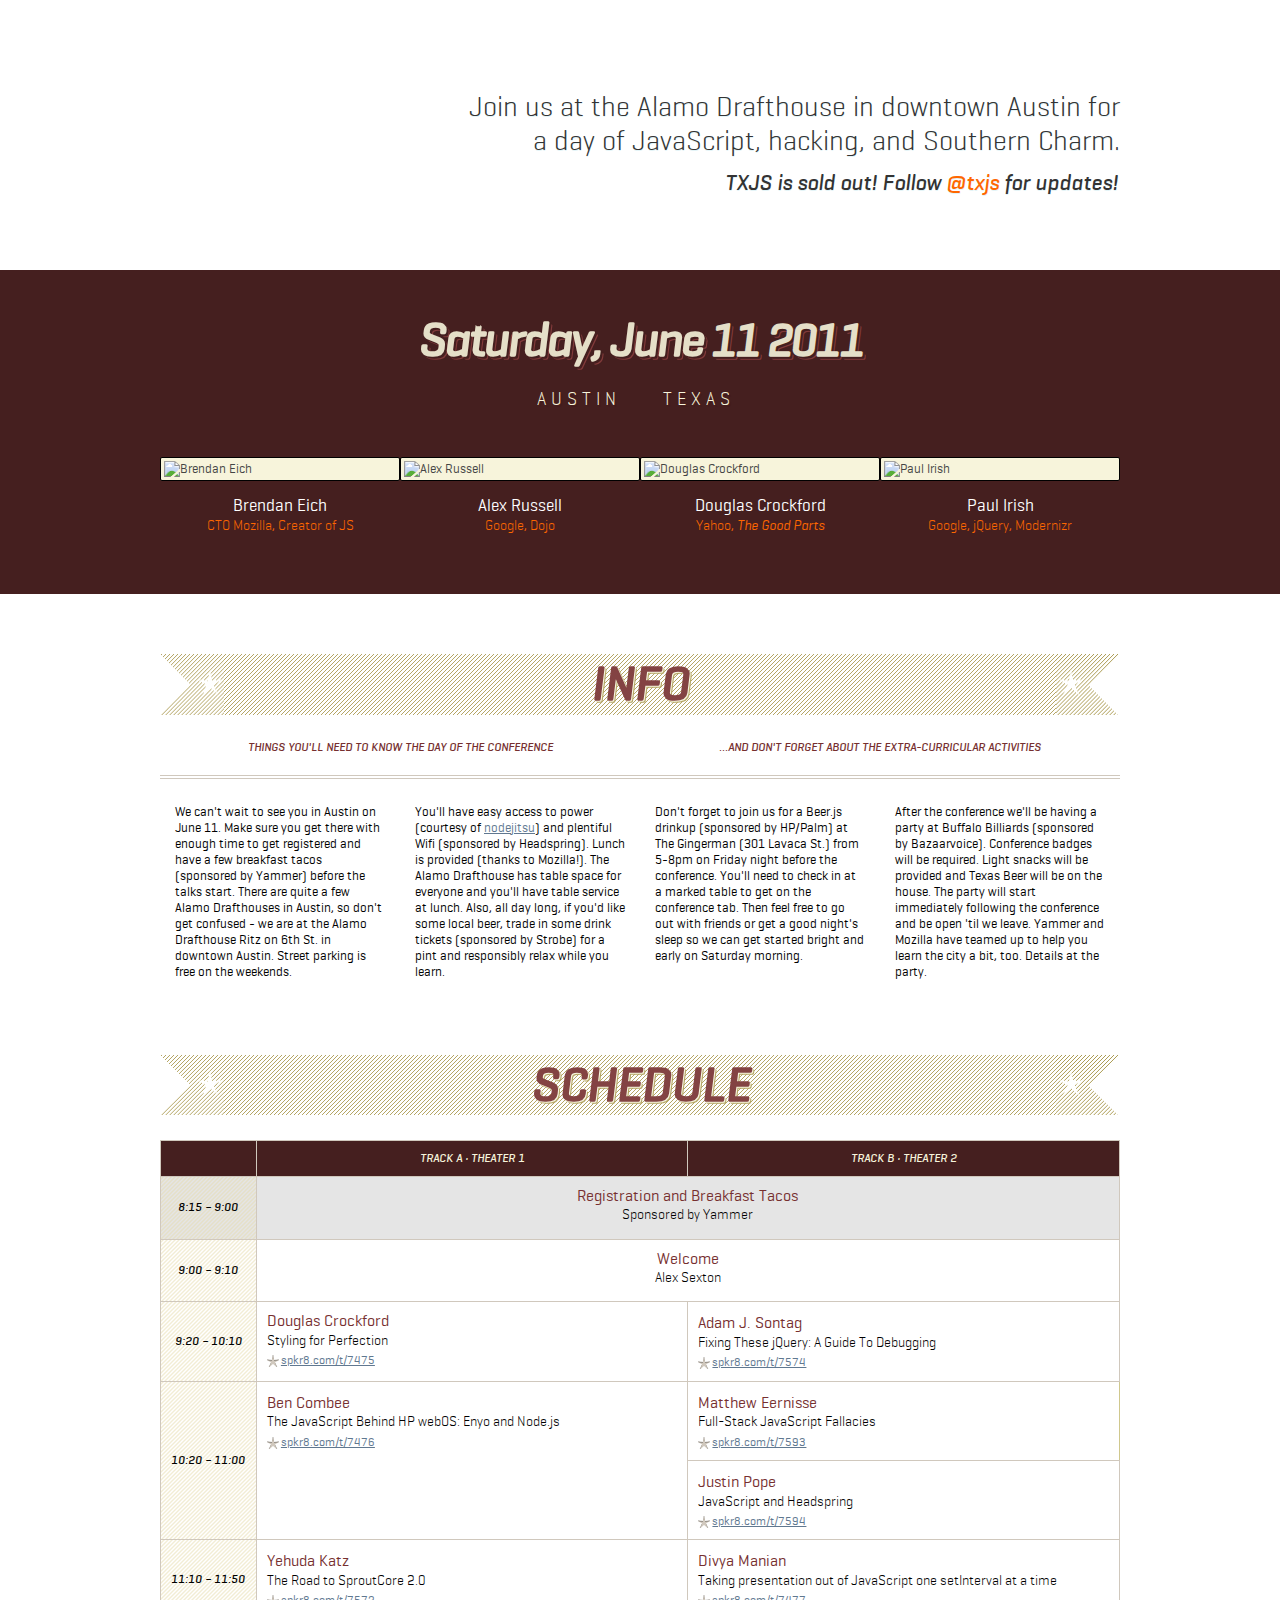
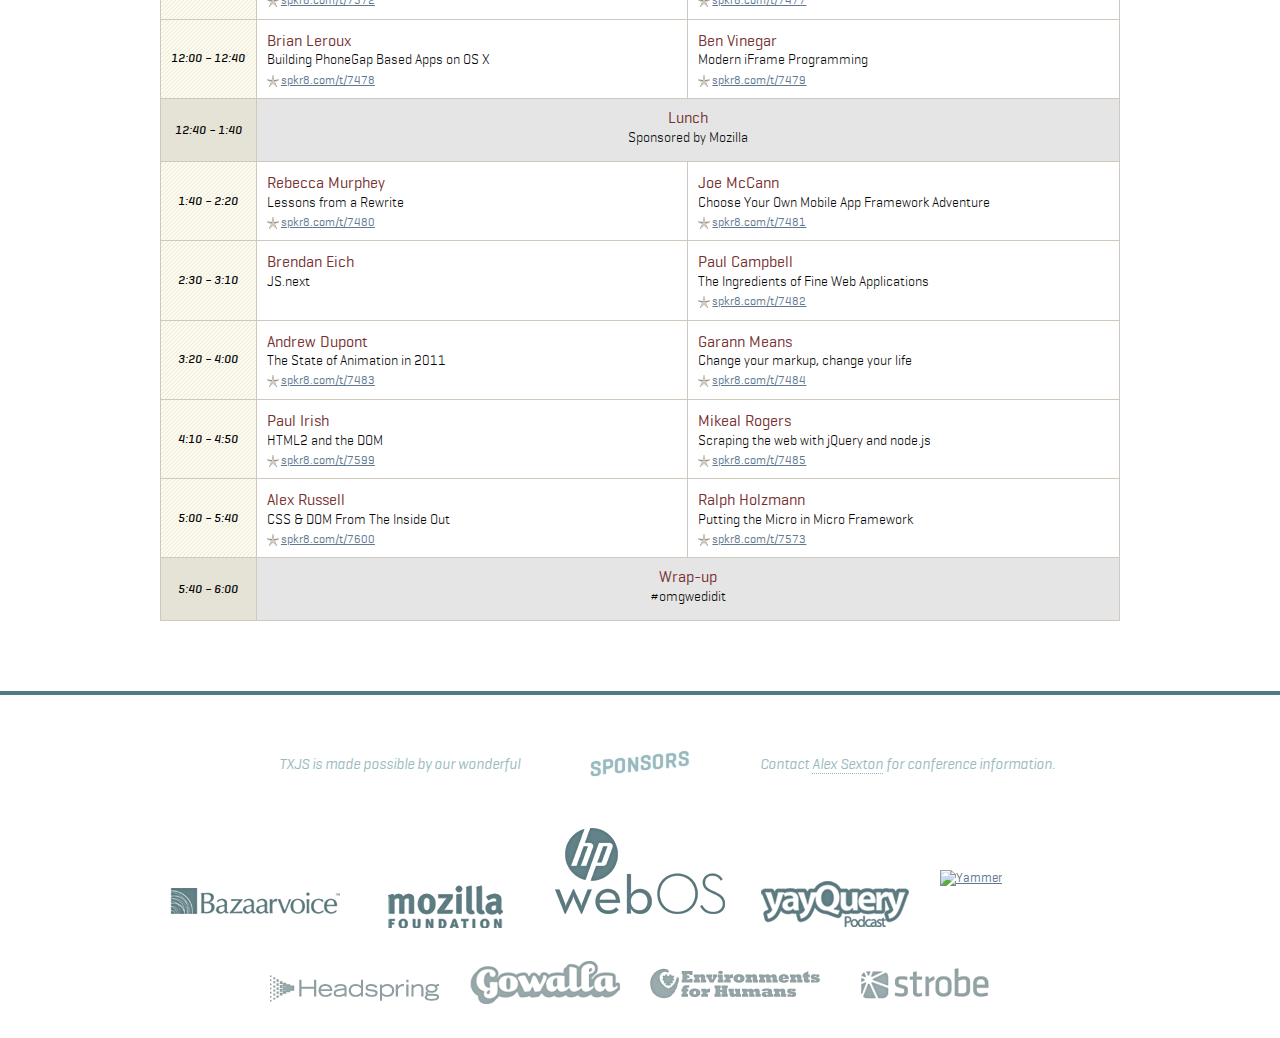
==== index.html @ 4621509b "dns prefetch" ====
<!doctype html>  
<!--[if lt IE 7 ]> <html class="no-js ie6"> <![endif]-->
<!--[if IE 7 ]>    <html class="no-js ie7"> <![endif]-->
<!--[if IE 8 ]>    <html class="no-js ie8"> <![endif]-->
<!--[if (gte IE 9)|!(IE)]><!--> <html class="no-js"> <!--<![endif]-->
<head>
  <meta charset="utf-8">
  <meta http-equiv="X-UA-Compatible" content="IE=edge,chrome=1">
  <title>TXJS - Texas JavaScript Conference | June 11, 2011</title>
  <meta name="description" content="TXJS is a full-day conference in Austin, Texas featuring some of the best minds in JavaScript. In 2011, the conference will be held at the Alamo Drafthouse Ritz on June 11th.">
  <link rel="dns-prefetch" href="//ajax.googleapis.com">
  <link rel="dns-prefetch" href="//cdn.yayquery.com">
  <link rel="dns-prefetch" href="//ajax.googleapis.com">
  <link rel="dns-prefetch" href="//platform.twitter.com">
  <link rel="dns-prefetch" href="//www.google-analytics.com">
  <link rel="dns-prefetch" href="//wcjroknvsy.cdn.tinycdn.com">
  <link rel="dns-prefetch" href="//anywhere.platform.twitter.com">
  <link rel="dns-prefetch" href="//api.twitter.com">
  <link rel="dns-prefetch" href="//twitter-any.s3.amazonaws.com">
  <link rel="dns-prefetch" href="//twitter.com">  
  <meta name="author" content="Alex Sexton, yayQuery">
  <link rel="shortcut icon" href="/favicon.ico">
  <link rel="apple-touch-icon" href="http://cdn.yayquery.com/apple-touch-icon.png">
  <link rel="stylesheet" href="/css/style.css?v=8">
  <script src="/js/libs/mod17.min.js"></script>
</head>
<body lang="en">
  <nav style="display:none;">
    <ul>
      <li><a href="#home">Home</a></li>
      <li><a href="#description">Description</a></li>
      <li><a href="#date">Date</a></li>
      <li><a href="#location">Location</a></li>
      <li><a href="#speakers">Speakers</a></li>
      <li><a href="#spnsrs">Sponsors</a></li>
    </ul>
  </nav>
  <div id="site-container">
    <header class="top">
      <div class="top">
        <nav id="follow-nav">
          <ul>
            <li><a href="#info" data-coid="#info">Info</a></li>
            <li><a href="#schedule" data-coid="#schedule">Schedule</a></li>
            <li><a href="#spnsrs" data-coid="#spnsrs">Sponsors</a></li>
          </ul>
        </nav>
        <div class="site-width">
          <h1 id="home"><a class="pngfix" href="#" title="TXJS - Texas JavaScript Conference">TXJS</a></h1>
          <h5 id="presby"><a href="http://www.bazaarvoice.com/about/jobs">Presented by Bazaarvoice</a></h5>
          <div id="description" class="right">
            <h3>Join us at the Alamo Drafthouse in downtown Austin for<br /> a day of
              JavaScript, hacking, and Southern Charm.</h3>
            <h4>TXJS is sold out! Follow <a href="http://twitter.com/txjs">@txjs</a> for updates!</h4>
          </div>
        </div>
      </div>
      <div class="sun pngfix"></div>
    </header>
    <section id="banner">
      <div class="site-width">
        <h2 id="date"><time datetime="2011-06-11">Saturday, June <span class="caps">11 2011</span></time></h2>
        <div id="location" class="adr pngfix">
          <div class="street-address">320 E 6th St</div>
          <span class="locality">Austin</span>
          <span class="region">Texas</span>
          <span class="postal-code">78701</span>
          <div class="country-name">U.S.A.</div>
        </div>
	      <span id="before-list" class="outer-shout">come see</span>
	      <ul class="site-width clearfix">
	        <li>
	          <img src="http://cdn.yayquery.com/txjs/images/speakers/photo_speaker_eich.jpg" alt="Brendan Eich" />
	          <span class="speaker-name">Brendan Eich</span>
	          <span class="speaker-description">CTO Mozilla, Creator of JS</span>
	        </li>
	        <li>
	          <img src="http://cdn.yayquery.com/txjs/images/speakers/photo_speaker_russell.jpg" alt="Alex Russell" />
	          <span class="speaker-name">Alex Russell</span>
	          <span class="speaker-description">Google, Dojo</span>
	        </li>
	        <li>
	          <img src="http://cdn.yayquery.com/txjs/images/speakers/photo_speaker_crock.jpg" alt="Douglas Crockford" />
	          <span class="speaker-name">Douglas Crockford</span>
	          <span class="speaker-description">Yahoo, <em>The Good Parts</em></span>
	        </li>
	        <li>
	          <img src="http://cdn.yayquery.com/txjs/images/speakers/photo_speaker_irish.jpg" alt="Paul Irish" />
	          <span class="speaker-name">Paul Irish</span>
	          <span class="speaker-description">Google, jQuery, Modernizr</span>
	        </li>
	      </ul>
      </div>
      <div class="banner-divider">
        <div class="point pngfix"></div>
      </div>
    </section>
    <section id="info-content" class="content">
    	<section id="info">
	    	<header> 
			    <h2 class="code"><span>Info</span></h2> 
			</header>
			<h3>Things you'll need to know the day of the conference</h3>
			<h3>...and don't forget about the extra-curricular activities</h3>
          <p>We can't wait to see you in Austin on June 11. Make sure you get there with enough time to 
          get registered and have a few breakfast tacos (sponsored by Yammer) before the talks start. There 
          are quite a few Alamo Drafthouses in Austin, so don't get confused - we are at the Alamo Drafthouse 
          Ritz on 6th St. in downtown Austin. Street parking is free on the weekends.</p>

          <p>You'll have easy access to power (courtesy of <a href="http://nodejitsu.com/">nodejitsu</a>) and plentiful Wifi (sponsored by Headspring). Lunch is provided (thanks to Mozilla!). The Alamo Drafthouse has table space for 
          everyone and you'll have table service at lunch. Also, all day long, if you'd like some local beer, 
          trade in some drink tickets (sponsored by Strobe) for a pint and responsibly relax while you learn.</p>

          <p>Don't forget to join us for a Beer.js drinkup (sponsored by HP/Palm) at The Gingerman 
          (301 Lavaca St.) from 5-8pm on Friday night before the conference. You'll need to check in at a marked 
          table to get on the conference tab. Then feel free to go out with friends or get a good night's sleep 
          so we can get started bright and early on Saturday morning.</p>

          <p>After the conference we'll be having a party at Buffalo Billiards (sponsored by Bazaarvoice). 
          Conference badges will be required. Light snacks will be provided and Texas Beer will be on 
          the house. The party will start immediately following the conference and be open 'til we <!-- thnx garann -->
          leave. Yammer and Mozilla have teamed up to help you learn the city a bit, too. Details at the party.</p>  
        </section>
      <span id="after-list" class="outer-shout">and more</span>
      <section id="schedule">
      	<header> 
		    <h2 class="code"><span>Schedule</span></h2> 
		    <!-- <p>Be sure to rate the talks on <a href="">SpeakerRate</a>!</p> --> 
		</header> 
    <table> 
      <thead> 
        <tr> 
          <th scope="col" class="col-time">&nbsp;</th> 
          <th scope="col" class="col-track">
          	<span>Track A</span> &bull; <span>Theater 1</span>
          </th> 
          <th scope="col" class="col-track">
          	<span>Track B</span> &bull; <span>Theater 2</span>
          </th> 
        </tr> 
      </thead> 
      <tbody> 
        <tr class="two-col-row"> 
          <th scope   = "row">8:15 &ndash; 9:00</th> 
          <td colspan = "2" class="two-col">
          	<hgroup>
          		<h4>Registration and Breakfast Tacos</h4>
          		<h5>Sponsored by Yammer</h5>
          	</hgroup>
          </td> 
        </tr> 
        <tr class="two-col-row"> 
          <th scope   = "row">9:00 &ndash; 9:10</th> 
          <td colspan="2" class="two-col">
          	<hgroup>
          		<h4>Welcome</h4>
          		<h5>Alex Sexton</h5>
          	</hgroup>
          </td> 
        </tr> 
        <tr> 
          <th scope   = "row">9:20 &ndash; 10:10</th> 
          <td>
            <hgroup> 
            	<h4>Douglas Crockford</h4>
            	<h5>Styling for Perfection</h5>
            </hgroup>
            <a href="http://spkr8.com/t/7475">spkr8.com/t/7475</a> 
            <aside> 
            <p>Computer programs are the most complicated stuff that people make. Computer programs must be perfect, and people are not good at that. JavaScript is one of our least perfect programming languages. But there are positive things that can reduce your error rate and enhance your beauty.</p> 
            </aside> 
          </td> 
          <td>
          	<hgroup>
          		<h4>Adam J. Sontag <span class="twttr">@ajpiano</span></h4>
          		<h5>Fixing These jQuery: A Guide To Debugging</h5>
          	</hgroup> 
          	<a href="http://spkr8.com/t/7574">spkr8.com/t/7574</a> 
            <aside> 
            <p>The road to jQuery success is paved with the guts of bugs slain along the way. At "Fixing These jQuery", you'll understand how to approach your jQuery and JavaScript problems methodologically, and we'll cover many of the common caveats that every jQuery user encounters sooner or later. You'll learn what you should do when your code doesn't do what it should. Sure, docs and support can provide a quick leg up when you're in a pinch, but once you arm yourself with the right tools and knowledge, you can traverse the thorniest of thickets!</p> 
            </aside> 
          </td> 
        </tr> 
        <tr> 
          <th rowspan="3" scope   = "row">10:20 &ndash; 11:00</th> 
          <td rowspan="3" class="doubleshot">
          	<hgroup>
          		<h4>Ben Combee <span class="twttr">@unwiredben</span></h4>
          		<h5>The JavaScript Behind HP webOS: Enyo and Node.js</h5>
          	</hgroup>
          	<a href="http://spkr8.com/t/7476">spkr8.com/t/7476</a> 
            <aside> 
            <p>HP webOS is a platform powering devices as diverse as the world's smallest smartphone, the HP 
            Veer, to power dual-core HP TouchPad tablet. Underneath it all is WebKit, HTML, and JavaScript, 
            powering both applications and system services. This talk will highlight our next-generation JS 
            application framework, Enyo, and also look at how node.js is used to provide system services and 
            background processing.</p> 
            </aside> 
          </td>
          <td class="row-stack-top">
            <hgroup>
            <h4>Matthew Eernisse <span class="twttr">@mde</span></h4>
            <h5>Full-Stack JavaScript Fallacies</h5>
            </hgroup>
            <a href="http://spkr8.com/t/7593">spkr8.com/t/7593</a>
            <aside> 
            <p>With the mainstreaming of server-side JavaScript, the possibility of full-stack 
            JavaScript development finally seems to be coming to fruition. Writing once, and running 
            the same code everywhere seems like the obvious big win, along with the ease of writing 
            complex server-side applications in a simple, flexible language like JavaScript. Actually, 
            full-stack JS is awesome, but these aren't necessarily the reasons why. This talk will bust 
            some of the myths about full-stack JS development, and take a realistic look at the real 
            benefits of 'JS everywhere.'</p> 
            </aside>
          </td>
        </tr>
        <tr style="height:0;border:0;margin:0;padding:0;"><td style="height:0;border:0;margin:0;padding:0;"></td></tr>
        <tr>
          <td class="row-stack-bot">
            <hgroup>
            <h4>Justin Pope <span class="twttr">@ECELonghorn</span></h4>
            <h5>JavaScript and Headspring</h5>
            </hgroup>
            <a href="http://spkr8.com/t/7594">spkr8.com/t/7594</a> 
            <aside> 
            <p>Something about JavaScript and Headspring. Specifics TBD.</p> 
            </aside>
          </td>
        </tr>  
        <tr> 
          <th scope   = "row">11:10 &ndash; 11:50</th> 
          <td>
          	<hgroup>
          		<h4>Yehuda Katz <span class="twttr">@wycats</span></h4>
          		<h5>The Road to SproutCore 2.0</h5>
          	</hgroup>
          	<a href="http://spkr8.com/t/7572">spkr8.com/t/7572</a> 
            <aside> 
            <p>As more and more applications are moving into the client-side, developers are looking for new abstractions that help eliminate repeated code and simplify the development of applications.</p>
			<p>SproutCore's bindings make it easy to build an application with a focus on data, rather than reverse-engineering application state from the DOM. SproutCore 2.0 makes this possible with a small core library and optional build tools.</p>
			<p>In this talk, Yehuda will cover the basics of the SproutCore architecture, and talk about the philosophy behind the radical improvements in SproutCore 2.0.</p> 
            </aside> 
          </td> 
          <td>
          	<hgroup>
          		<h4>Divya Manian <span class="twttr">@nimbuin</span></h4>
          		<h5>Taking presentation out of JavaScript one setInterval at a time</h5>
          	</hgroup>
          	<a href="http://spkr8.com/t/7477">spkr8.com/t/7477</a> 
            <aside> 
            <p>Way too many of today's presentations use JavaScript for needless bling. Use CSS for simple animations and present static content for browsers that do not support them. Let go of your need to control your user's experience pixel by pixel.</p>
            <p>I will show a few demos of using CSS animations and how to provide similar non-animated options for browsers that do not support them.</p>
            </aside> 
          </td> 
        </tr>  
        <tr> 
          <th scope   = "row">12:00 &ndash; 12:40</th> 
          <td>
          	<hgroup>
          		<h4>Brian Leroux <span class="twttr">@brianleroux</span></h4>
          		<h5>Building PhoneGap Based Apps on OS X</h5>
          	</hgroup>
          	<a href="http://spkr8.com/t/7478">spkr8.com/t/7478</a> 
            <aside> 
            <p>Professional automation for PhoneGap based application development. Thats it. I'm going to teach you how to rockstar your next mobile project without hunting around a vendor IDE like a goof.</p>
            <p>This will be a code heavy departure from the usual orgy of 4chan images and swearing you have come to expect from Brian. But if you think his talks are expletive laden normally just imagine him writing code!</p>
            <p></p>
            </aside> 
          </td> 
          <td>
          	<hgroup>
          		<h4>Ben Vinegar <span class="twttr">@bentlegen</span></h4>
          		<h5>Modern iFrame Programming</h5>
          	</hgroup>	
          	<a href="http://spkr8.com/t/7479">spkr8.com/t/7479</a> 
            <aside> 
            <p>When you first think of iframes, you probably think of embedded YouTube videos and web forms. But iframes can do a lot more than just embed third-party content. As an inline, sandboxed DOM environment, the iframe is a powerful tool for communicating across domains, loading resources asynchronously, securing content, and more. In this talk we'll explore a number of helpful ways to script iframes, both conventional and not. (Mostly not.)</p> 
            </aside> 
          </td> 
        </tr> 
        <tr class="two-col-row"> 
          <th scope   = "row">12:40 &ndash; 1:40</th> 
          <td colspan = "2" class="break two-col">
          	<hgroup>
          		<h4>Lunch</h4>
          		<h5>Sponsored by Mozilla</h5>
          	</hgroup>
          </td> 
        </tr> 
        <tr> 
          <th scope   = "row">1:40 &ndash; 2:20</th> 
          <td>
          	<hgroup>
          		<h4>Rebecca Murphey <span class="twttr">@rmurphey</span></h4>
          		<h5>Lessons from a Rewrite</h5>
          	</hgroup>	
          	<a href="http://spkr8.com/t/7480">spkr8.com/t/7480</a> 
            <aside> 
            <p>In late 2010, Toura Mobile had developed a PhoneGap-based platform for creating content-rich mobile applications, and customers were buying. The problem was that customers were also asking for more and more complex features, and Toura was rapidly discovering that their platform was more of a prototype than a solid base for future development. In this session, I'll talk about the decision to start from scratch, what we did differently the second time around, how we used features of the Dojo Toolkit to smooth the process, and how we designed the new solution with an emphasis on expecting the unexpected.</p> 
            </aside> 
          </td> 
          <td>
          	<hgroup>
                  <h4>Joe McCann <span class="twttr">@joemccann</span></h4>
          	  <h5>Choose Your Own Mobile App Framework Adventure</h5>
          	</hgroup>
          	<a href="http://spkr8.com/t/7481">spkr8.com/t/7481</a> 
            <aside>
            <p>This whole mobile internet thing is probably gonna work out, but you may be asking yourself, with all the various ways of building mobile apps with web technologies, which one is right for me? There are so many choices, how does one choose?!</p>
            <p>Don't fret! Like the <a href="http://en.wikipedia.org/wiki/The_Hardy_Boys">Hardy Boys</a>, we will choose the right path to end up with the right framework for your design and development style.</p>
          <p>The frameworks we'll cover include:</p>
          <ul>
            <li>jQuery Mobile</li>
            <li>Sencha Touch</li>
            <li>Phonegap</li>
            <li>Appecelerator / Titanium <!-- EDIT FOR EDDIE - SO SERIOUS --></li>
          </ul>
          <p>We'll cover what's right and what's wrong so that you don't end up getting fired (<a href="http://www.metacafe.com/watch/hl-3373204/the_office_safety_training_season_3/">or shunned and reshunned</a>). There will be some demos and most likely all the code will be given away MIT license style.</p>
            </aside> 
          </td> 
        </tr>  
        <tr> 
          <th scope   = "row">2:30 &ndash; 3:10</th> 
          <td>
          	<hgroup>
          		<h4>Brendan Eich <span class="twttr">@brendaneich</span></h4>
          		<h5>JS.next</h5>
          	</hgroup>
          	<!--a href="http://spkr8.com/t/">spkr8.com/t/</a--> 
            <aside> 
            <p>Details forthcoming.</p> 
            </aside> 
          </td> 
          <td>
          	<hgroup>
          		<h4>Paul Campbell <span class="twttr">@paulca</span></h4>
          		<h5>The Ingredients of Fine Web Applications</h5>
          	</hgroup>
          	<a href="http://spkr8.com/t/7482">spkr8.com/t/7482</a> 
            <aside> 
            <p>The top chefs in the world are specialists in taking basic ingredients, combining them in new and novel ways, and presenting them in ways that delight and amaze their guests.</p>
            <p>As frontend programmers, we can learn a lot learn from these gastronomic figureheads; from their scientific approach to choosing, combining and cooking ingredients, to their obsession over service, senses and overall experience.</p>
            <p>This is a talk about the relationship between food and code, between fine dining  and web applications and ultimately how we can take inspiration from the masters of cuisine to help us build better software for everyone.</p>
            </aside> 
          </td> 
        </tr> 
        <tr> 
          <th scope   = "row">3:20 &ndash; 4:00</th> 
          <td>
          	<hgroup>
          		<h4>Andrew Dupont <span class="twttr">@andrewdupont</span></h4>
                        <h5>The State of Animation in 2011</h5>
          	</hgroup>
          	<a href="http://spkr8.com/t/7483">spkr8.com/t/7483</a> 
            <aside> 
            <p>The idea of animating HTML elements with JavaScript was first proposed centuries ago, even before computers existed, but has only been possible for roughly fifteen years.</p>
            <p>Now, in 2011, we've got about nineteen different ways to animate elements. How do they differ? Which approaches are supported in which browsers? What works on mobile devices? And, most importantly: can we abstract away the differences between them and arrive at a solution that Just Works?</p>
            <p>Well... it's complicated. I'll be sharing the battle scars I've earned while working on scripty2 and the Gowalla web site. I'll try to explain how (and why) we got here, what works where (both on the desktop and on mobile devices), and what the challenges are for frontend developers who want to do bulletproof animation in web browsers.</p>
            </aside> 
          </td> 
          <td>
          	<hgroup>
          		<h4>Garann Means <span class="twttr">@garannm</span></h4>
          		<h5>Change your markup, change your life</h5>
          	</hgroup>
          	<a href="http://spkr8.com/t/7484">spkr8.com/t/7484</a> 
            <aside> 
            <p>It doesn't matter whether you write JavaScript for the client, the server, or for both. It doesn't matter what library or framework you use. It doesn't matter what templating engine or node modules you rely on. The end result is HTML. And if your HTML sucks, what was the point? If you've been thinking markup was someone else's concern, guess what, sweetcheeks: it's not - it's yours. We obsess over extra semi-colons but we'll add container element after container element to provide hooks for our jQuery plugins? Uh-uh. If there's no craftsmanship involved in the way you handle HTML, it's time to change that.</p> 
            </aside> 
          </td> 
        </tr>
        <tr> 
          <th scope   = "row">4:10 &ndash; 4:50</th> 
          <td>
          	<hgroup>
          		<h4>Paul Irish <span class="twttr">@paul_irish</span></h4>
          		<h5>HTML2 and the DOM</h5>
          	</hgroup>
          	<a href="http://spkr8.com/t/7599">spkr8.com/t/7599</a> 
            <aside> 
            <p>The special relationship between your HTML markup and browsers is one more interesting than you'd think. 
            In this session we'll cover pedantic differences like "elements" vs "tags" but also get into what it means 
            that HTML is both markup and a serialization but definitely not the DOM. You'll also learn shortcuts with 
            HTML that save you time. In the end, you'll have a better understanding of how browsers handle your work.</p> 
            </aside> 
          </td> 
          <td>
          	<hgroup>
          		<h4>Mikeal Rogers <span class="twttr">@mikeal</span></h4>
          		<h5>Scraping the web with jQuery and node.js</h5>
          	</hgroup>
          	<a href="http://spkr8.com/t/7485">spkr8.com/t/7485</a> 
            <aside> 
            <p>Who needs an API? Scrape that sh*t!</p>
            <p>HTML is the new RSS. DOM is the new DOM. Your Mom is still your Mom.</p>
            </aside> 
          </td>
        </tr> 
        <tr> 
          <th scope   = "row">5:00 &ndash; 5:40</th> 
          <td>
          	<hgroup>
          		<h4>Alex Russell <span class="twttr">@slightlylate</span></h4>
          		<h5>CSS &amp; DOM From The Inside Out</h5>
          	</hgroup>
          	<a href="http://spkr8.com/t/7600">spkr8.com/t/7600</a> 
            <aside> 
            <p>What actually happens when you set a property on an element's style? Or when you add a stylesheet? This talk walks you through a bit of how modern web engines think about these sorts of things and how they interact with your JavaScript so you can structure your applications in ways that work with the system, not against it.</p> 
            </aside>							
          </td> 
          <td>
          	<hgroup>
          		<h4>Ralph Holzmann <span class="twttr">@ralphholzmann</span></h4>
          		<h5>Putting the Micro in Micro Framework</h5>
          	</hgroup>
          	<a href="http://spkr8.com/t/7573">spkr8.com/t/7573</a> 
            <aside> 
            <p>Co-author of yepnope.js and developer of Send to Dropbox, I work for GroupCard out of Milwaukee as a front end Software Engineer. Micro frameworks are the new HTML5, and I'll show you how to squeeze as many bytes as possible out of your morbidly obese code so it makes the cut. I'll whet your palette by covering the basic transformations that JavaScript minfiers make, then bring on the main course with techniques for dealing with JavaScript reserved words and object properties. For dessert, I'll serve up a tasty knowledge bomb as to how the gzip algorithm works at a high level and how that affects minifying and gzipping your code. When you're done with this meal you'll be full! However, your code will be so lean and sexy that it will probably leave you, get drunk with ender.js and come home with a mircojs.com tattoo in the morning. You've been warned.</p>
            </aside> 
          </td> 
        </tr> 
        <tr class="two-col-row"> 
          <th scope   = "row">5:40 &ndash; 6:00</th> 
          <td colspan="2" class="two-col">
          	<hgroup>
          		<h4>Wrap-up</h4>
          		<h5>#omgwedidit</h5>
          	</hgroup>
          </td>
        </tr> 
      </tbody> 
    </table> 
    </section>
    </section>
    <section id="spnsrs" class="site-width pngfix">
      <div id="spnsr-banner" class="clearfix">
        <div class="spnsr-left">TXJS is made possible by our wonderful <span class="hide">sponsors.</span></div>
        <div class="spnsr-right">Contact <a href="mailto:alexsexton@gmail.com">Alex Sexton</a> for conference information.</div>
        <h3>sponsors</h3>
      </div>
      <ul id="spnsr-list" class="clearfix">
        <li><a href="http://www.bazaarvoice.com/about/jobs" target="_blank"><img class="pngfix" src="images/logo_footer_bazaarvoice.png" alt="Bazaarvoice" /></a></li>
        <li><a href="http://www.mozilla.org/" target="_blank"><img class="pngfix" src="images/logo_footer_mozilla.png" alt="Mozilla" /></a></li>
        <li class="tall"><a href="http://developer.palm.com/" target="_blank"><img class="pngfix" src="images/logo_footer_hp.png" alt="HP Web OS" /></a></li>
        <li><a href="http://yayquery.com/" target="_blank"><img class="pngfix" src="images/logo_footer_yayquery.png" alt="yayQuery" /></a></li>
        <li><a href="http://yammer.com/" target="_blank"><img class="pngfix" src="http://cdn.yayquery.com/txjs/images/logo_footer_yammer.png" alt="Yammer" /></a></li>
      </ul>
      <ul id="spnsr-list-2" class="clearfix">        
        <li><a href="http://headspring.com/" target="_blank"><img class="pngfix" src="images/logo_footer_headspring.png" alt="Headspring" /></a></li>
        <li><a href="http://gowalla.com/" target="_blank"><img class="pngfix" src="images/logo_footer_gowalla.png" alt="Gowalla" /></a></li>
        <li><a href="http://www.environmentsforhumans.com/" target="_blank"><img class="pngfix" src="images/logo_footer_e4h.png" alt="Environments for Humans" /></a></li>
        <li><a href="http://www.strobecorp.com/" target="_blank"><img class="pngfix" src="images/logo_footer_strobe.png" alt="Strobe" /></a></li>
      </ul>  
    </section>    
  </div>
  <script>
    var _gaq = [['_setAccount','UA-21629194-1'],['_trackPageview']];
    yepnope([
      {
        load : '//ajax.googleapis.com/ajax/libs/jquery/1.6.1/jquery.min.js',
        complete : function () {
          if ( ! window.jQuery ) {
            yepnope( '/js/libs/jquery-1.6.1.min.js' );
          }
        }
      },
      {
        load : '/js/txjs.min.js'
      }, 
      {
        load : 'ielt7!/js/libs/dd_belatedpng.js',
        callback : function () {
            DD_belatedPNG.fix( '.pngfix, .country-name, #presby' );
        }
      },
      {
        load : 'http://www.google-analytics.com/ga.js'
      }
    ]);
  </script>
  <script src="//platform.twitter.com/anywhere.js?id=enoF825zykKmnqiyHPTgw&v=1"></script>
  <script>
    twttr.anywhere(function(T) {
      T(".twttr").hovercards();
    });
  </script>
<!--
And Always Remember:

####################################################################################################
#W##################################################################################################
#################################################W##################################################
###############################################W##D#################################################
###############################################W#i #################################################
#################################################  W################################################
################################################f   ################################################
#########################################W######    W###############################################
###############################################D     ###############################################
########################################Wj                .W########################################
########################################WWL              :##########################################
############################################f          .#W##########################################
#############################################L        :WW###########################################
##############################################        fW############################################
#############################################j         #############################################
#############################################          #############################################
##########################################WW#    ##i   K############################################
############################################K  K###W#  :W###########################################
###########################################W W#WW###### ############################################
######################################################W#############################################
########################################################W###########################################
####################################################################################################
                                                                                                    
                                                                                                    
                                                                                                    
                                                                #                                   
                        iiiiiiiii.                             ###                                  
                        ############t                          ###                                  
                          ####   i###i                         ###  ###;                            
                          t###    .###:                        K##  ###;                            
                          ,###     ####.                         #  ###;                            
                          ,###     .####                         D  ###;                            
                          ,###      ####     GW#Wt     ,it  W#K     ###;                            
                          ,###      K###,   ###W##E K####W #####  ########j                         
                          ,###      j###E  ###  j##W:####W######, ########j                         
                          ,###      .#### ###f   ###L ####G :####   ###i                            
                          ,###       #### ###    E### ####   ####   ###i                            
                          ,###       ####;###    i### ###W   E###   ###i                            
                          ,###       ####D###    :###.###W   G###   ###i                            
                          ,###       ########     ###t###W   G###   ###i                            
                          ,###       ########     ###j###W   G###   ###i                            
                          ,###      .########     ###j###W   D###   ###i                            
                          ,###      i###f####    .###;###W   D###   ###i             ,tGK#:         
                          ,###      D### E###    :### ###W   G###   ###i             #####:         
                          ,###      #### .###    j### ###W   G###   ###t              L###:         
                          ,###      ###L  ###    E### ###W   G###   ###L               ###:         
                          ,###.    E###   ###f   ###f ###W   D###   ####        jjj.   ###:         
                          L###E   ,###     ###  t##K t####   ####i  ######K     ###:   ###:         
                        .j#####Wf####       ###K##E j###### ####W#j .#####D     ###:   ###:         
                        ##########j           fGi                     ,j,       ###:   ###:         
         .                ..         ..  .      .   :                           ###:   ###:   .     
 ##### j####  G####     ######     #######    #######   ######:  ##f  ################ ###:t####    
 f#### #####W #####i   E## .###   ;##  .##   ##W  ###   ,####,   ##W   ##W############ ###:#####W   
  :####E.#####L.####  :##f  ###,  ###   K#   ##    ##    f###    ###   i# E###  ###,   ###WE.W###   
   ###i  i###E   ###  ###   W###  ###    #  L##.    #     ###   G###   D# .###  ###;   ####   ###   
   ###   .###    ###  ###   K### :###    K  D###    #     ###j  ####   #j .###  ###;   ###:   ###.  
   ###    ###    ###  ###   D###  #####i    L#####        ####  ####j  #  .###  ###;   ###:   ###:  
   ###    ###    ### :##########  ######W   .######L      E### .#W###  #  .###  ###;   ###:   ###:  
   ###    ###    ### ;###         f#######   ########      ###:LGi### .f  .###  ###;   ###:   ###:  
   ###    ###    ### ;###          #######   ;#######      ###D#: ###.G.  .###  ###;   ###:   ###:  
   ###    ###    ### :###           W#####t   .######      #####  ###L#   .###  ###;   ###:   ###:  
   ###    ###    ###  ###,       K,   j###G #    E###:     t####  E####   .###  ###;   ###:   ###:  
   ###    ###    ###  ###K     W EW    j##G #     ###.      ###K  ,####   .###  ###i   ###:   ###:  
   ###    ###    ###  ####.   f# E#     ##: ##    ###       ###:   ###i   .###  ###E   ###:   ###:  
   ###    ###,   ###  :####  f#L D#K   .##  ##;   ###       ###    ###    :###  f###:  ###t   ###t  
 ;#####. W####..E####t D#######  G##D  ###  ###.  ##G       ###    D##   j#####, ##########. L####G 
 DDDDDD, DDDDD.,DDDDDG  ,####:   Lf,####,   # f####         i##    :#W   DDDDDDj f###DDDDDDi DDDDDD 
                                                                                                    
                      ##############t                                                               
                      ##############t                                                               
                      ##   ####   ##t:LL:                   .fGj.       tj: i.                      
                      ##   ####   L#######  K###### L###K  E#####L    j######;                      
                      #i   ####    ###  ### ,#####: .###, ###  ###,  i##L j##;                      
                      #    ####   ,##.  ###G  ####   W#   ###  G###  ###    #t                      
                      K    ####   ###   ####  L###:  #i  ;###  i### ;###    #j                      
                           ####  .###   W###   #### DE    ###  ;### L###.   if                      
                           ####  L###   K###   ####:#     ##;  ,### L####;                          
                           ####  W###EKK####.  .####W          #### ;######t                        
                           ####  ####KKKKKKK.   W###t       L##D###  ########                       
                           ####  ####            ####      ###:,###  j#######t                      
                           ####  ####           t####     ###  ;###   .#######                      
                           ####  K###           #.###E   G##W  ;### t   G#####  t                   
                           ####  i###.     .   #D ####   ###G  ;### #.    W### ###.                 
                           ####   ###K     #G  #  t###K  ###D  ;### #W     ###i###W                 
                           ####   ####    f#  #G   ####  ####  K### ##     ###E####                 
                           ####    #####j##; ##    G###E W#####W###E###   ,##,f####                 
                           ####    G######G ####; ####### ##### ########,t##W  ###f                 
                           ####      E##W   ....  ....... ,##D   ###L  E###.   :#j                  
                           ####                                                                     
                           ####                                                                     
                         W#######.                                                                  
                         ########:                                                                  
                                                                                                    
                                                                                                    
                                                                                                    
EEEEEEEEEEEEEEEEEEEEEEEEEEEEEEEEEEEEEEEEEEEEEEEEEEEEEEEEEEEEEEEEEEEEEEEEEEEEEEEEEEEEEEEEEEEEEEEEEEEE
EEEEEEEEEEEEEEEEEEEEEEEEEEEEEEEEEEEEEEEEEEEEEEEEEEEEEEEEEEEEEEEEEEEEEEEEEEEEEEEEEEEEEEEEEEEEEEEEEEEE
EEEEEEEEEEEEEEEEEEEEEEEEEEEEEEEEEEEEEEEEEEEEEE    EEEEEEEEEEEEEEEEEEEEEEEEEEEEEEEEEEEEEEEEEEEEEEEEEE
EEEEEEEEEEEEEEEEEEEEEEEEEEEEEEEEEEEEEEEEEEEEEE    EEEEEEEEEEEEEEEEEEEEEEEEEEEEEEEEEEEEEEEEEEEEEEEEEE
EEEEEEEEEEEEEEEEEEEEEEEEEEEEEEEEEEEEEEEEEEEEEE    EEEEEEEEEEEEEEEEEEEEEEEEEEEEEEEEEEEEEEEEEEEEEEEEEE
EEEEEEEEEEEEEEEEEEEEEEEEEEEEEEEEEEEEEEEEEEEEEE    fEEEEEEEEEEEEEEEEEEEEEEEEEEEEEEEEEEEEEEEEEEEEEEEEE
EEEEEEEEEEEEEEEEEEEEEEEEEEEEEEEEEEEEEEEEEEEEED       ... .DEEEEEEEEEEEEEEEEEEEEEEEEEEEEEEEEEEEEEEEEE
EEEEEEEEEEEEEEEEEEEEEEEEEEEEEEEEEEEEEEEEEEEEEL            jEEEEEEEEEEEEEEEEEEEEEEEEEEEEEEEEEEEEEEEEE
EEEEEEEEEEEEEEEEEEEEEEEEEEEEEEEEEEEEEEEEEEEEEf            iEEEEEEEEEEEEEEEEEEEEEEEEEEEEEEEEEEEEEEEEE
EEEEEEEEEEEEEEEEEEEEEEEEEEEEEEEEEEEEEEEEt..:,:            .EEEEEEEEEEEEEEEEEEEEEEEEEEEEEEEEEEEEEEEEE
EEEEEEEEEEEEEEEEEEEEEEEEEEEEEEEEEEEEEEEEEt                 GEEEEEEEEEEEEEEEEEEEEEEEEEEEEEEEEEEEEEEEE
EEEEEEEEEEEEEEEEEEEEEEEEEEEEEEEEEEEEEEEEEEt           X    DEEEEEEEEEEEEEEEEEEEEEEEEEEEEEEEEEEEEEEEE
EEEEEEEEEEEEEEEEEEEEEEEEEEEEEEEEEEEEEEEEEEE          TXJS DEEEEEEEEEEEEEEEEEEEEEEEEEEEEEEEEEEEEEEEE
EEEEEEEEEEEEEEEEEEEEEEEEEEEEEEEEEEEEEEEEEED,  DL         ,tEEEEEEEEEEEEEEEEEEEEEEEEEEEEEEEEEEEEEEEEE
EEEEEEEEEEEEEEEEEEEEEEEEEEEEEEEEEEEEEEEEEEEEEEEEE        EEEEEEEEEEEEEEEEEEEEEEEEEEEEEEEEEEEEEEEEEEE
EEEEEEEEEEEEEEEEEEEEEEEEEEEEEEEEEEEEEEEEEEEEEEEEEj     EDEEEEEEEEEEEEEEEEEEEEEEEEEEEEEEEEEEEEEEEEEEE
EEEEEEEEEEEEEEEEEEEEEEEEEEEEEEEEEEEEEEEEEEEEEEEEEE.   DEEEEEEEEEEEEEEEEEEEEEEEEEEEEEEEEEEEEEEEEEEEEE
EEEEEEEEEEEEEEEEEEEEEEEEEEEEEEEEEEEEEEEEEEEEEEEEEED  ;EEEEEEEEEEEEEEEEEEEEEEEEEEEEEEEEEEEEEEEEEEEEEE
EEEEEEEEEEEEEEEEEEEEEEEEEEEEEEEEEEEEEEEEEEEEEEEEEEE:  EEEEEEEEEEEEEEEEEEEEEEEEEEEEEEEEEEEEEEEEEEEEEE
EEEEEEEEEEEEEEEEEEEEEEEEEEEEEEEEEEEEEEEEEEEEEEEEEEEEE,EEEEEEEEEEEEEEEEEEEEEEEEEEEEEEEEEEEEEEEEEEEEEE
EEEEEEEEEEEEEEEEEEEEEEEEEEEEEEEEEEEEEEEEEEEEEEEEEEEEEEEEEEEEEEEEEEEEEEEEEEEEEEEEEEEEEEEEEEEEEEEEEEEE
EEEEEEEEEEEEEEEEEEEEEEEEEEEEEEEEEEEEEEEEEEEEEEEEEEEEEEEEEEEEEEEEEEEEEEEEEEEEEEEEEEEEEEEEEEEEEEEEEEEE

-->
</body>
</html>
---- css/style.css ----
/**
 * HTML5 ✰ Boilerplate
 *
 * style.css contains a reset, font normalization and some base styles.
 *
 * Credit is left where credit is due.
 * Much inspiration was taken from these projects:
 * - yui.yahooapis.com/2.8.1/build/base/base.css
 * - camendesign.com/design/
 * - praegnanz.de/weblog/htmlcssjs-kickstart
 */


/**
 * html5doctor.com Reset Stylesheet (Eric Meyer's Reset Reloaded + HTML5 baseline)
 * v1.6.1 2010-09-17 | Authors: Eric Meyer & Richard Clark
 * html5doctor.com/html-5-reset-stylesheet/
 */

html, body, div, span, object, iframe,
h1, h2, h3, h4, h5, h6, p, blockquote, pre,
abbr, address, cite, code, del, dfn, em, img, ins, kbd, q, samp,
small, strong, sub, sup, var, b, i, dl, dt, dd, ol, ul, li,
fieldset, form, label, legend,
table, caption, tbody, tfoot, thead, tr, th, td,
article, aside, canvas, details, figcaption, figure,
footer, header, hgroup, menu, nav, section, summary,
time, mark, audio, video {
  margin: 0;
  padding: 0;
  border: 0;
  font-size: 100%;
  font: inherit;
  vertical-align: baseline;
}

article, aside, details, figcaption, figure,
footer, header, hgroup, menu, nav, section {
  display: block;
}

blockquote, q { quotes: none; }

blockquote:before, blockquote:after,
q:before, q:after { content: ''; content: none; }

ins { background-color: #ff9; color: #000; text-decoration: none; }

mark { background-color: #ff9; color: #000; font-style: italic; font-weight: bold; }

del { text-decoration: line-through; }

abbr[title], dfn[title] { border-bottom: 1px dotted; cursor: help; }

table { border-collapse: collapse; border-spacing: 0; }

hr { display: block; height: 1px; border: 0; border-top: 1px solid #ccc; margin: 1em 0; padding: 0; }

input, select { vertical-align: middle; }


/**
 * Font normalization inspired by YUI Library's fonts.css: developer.yahoo.com/yui/
 */

body { font:13px/1.231 sans-serif; *font-size:small; } /* Hack retained to preserve specificity */
select, input, textarea, button { font:99% sans-serif; }

/* Normalize monospace sizing:
   en.wikipedia.org/wiki/MediaWiki_talk:Common.css/Archive_11#Teletype_style_fix_for_Chrome */
pre, code, kbd, samp { font-family: monospace, sans-serif; }


/**
 * Minimal base styles.
 */

/* Always force a scrollbar in non-IE */
html { overflow-y: scroll; }

/* Accessible focus treatment: people.opera.com/patrickl/experiments/keyboard/test */
a:hover, a:active { outline: none; }

ul, ol { margin-left: 2em; }
ol { list-style-type: decimal; }

/* Remove margins for navigation lists */
nav ul, nav li { margin: 0; list-style:none; list-style-image: none; }

small { font-size: 85%; }
strong { font-weight: bold; }

td { vertical-align: top; }

/* Set sub, sup without affecting line-height: gist.github.com/413930 */
sub, sup { font-size: 75%; line-height: 0; position: relative; }
sup { top: -0.5em; }
sub { bottom: -0.25em; }

pre {
  /* www.pathf.com/blogs/2008/05/formatting-quoted-code-in-blog-posts-css21-white-space-pre-wrap/ */
  white-space: pre; white-space: pre-wrap; white-space: pre-line; word-wrap: break-word;
  padding: 15px;
}

textarea { overflow: auto; } /* www.sitepoint.com/blogs/2010/08/20/ie-remove-textarea-scrollbars/ */

.ie6 legend, .ie7 legend { margin-left: -7px; } 

/* Align checkboxes, radios, text inputs with their label by: Thierry Koblentz tjkdesign.com/ez-css/css/base.css  */
input[type="radio"] { vertical-align: text-bottom; }
input[type="checkbox"] { vertical-align: bottom; }
.ie7 input[type="checkbox"] { vertical-align: baseline; }
.ie6 input { vertical-align: text-bottom; }

/* Hand cursor on clickable input elements */
label, input[type="button"], input[type="submit"], input[type="image"], button { cursor: pointer; }

/* Webkit browsers add a 2px margin outside the chrome of form elements */
button, input, select, textarea { margin: 0; }

/* Colors for form validity */
input:valid, textarea:valid   {  }
input:invalid, textarea:invalid {
      border-radius: 1px; -moz-box-shadow: 0px 0px 5px red; -webkit-box-shadow: 0px 0px 5px red; box-shadow: 0px 0px 5px red;
}
.no-boxshadow input:invalid, .no-boxshadow textarea:invalid { background-color: #f0dddd; }


/* These selection declarations have to be separate
   No text-shadow: twitter.com/miketaylr/status/12228805301
   Also: hot pink! */
::-moz-selection{ background: #FF6700; color:#fff; text-shadow: none; }
::selection { background:#FF6700; color:#fff; text-shadow: none; }

/* j.mp/webkit-tap-highlight-color */
a:link { -webkit-tap-highlight-color: #FF5E99; }

/* Make buttons play nice in IE:
   www.viget.com/inspire/styling-the-button-element-in-internet-explorer/ */
button {  width: auto; overflow: visible; }

/* Bicubic resizing for non-native sized IMG:
   code.flickr.com/blog/2008/11/12/on-ui-quality-the-little-things-client-side-image-resizing/ */
.ie7 img { -ms-interpolation-mode: bicubic; }

/**
 * You might tweak these..
 */

body, select, input, textarea {
  /* #444 looks better than black: twitter.com/H_FJ/statuses/11800719859 */
  color: #444;
  /* Set your base font here, to apply evenly */
  /* font-family: Georgia, serif;  */
}

/* Headers (h1, h2, etc) have no default font-size or margin; define those yourself */
h1, h2, h3, h4, h5, h6 { font-weight: bold; }

a, a:active, a:visited { color: #607890; }
a:hover { color: #036; }


/**
 * TXJS Styles
 *
 * Author: Alex Sexton
 */

@font-face {
    font-family: 'txjsRegularItalic';
    src: url('fonts/txjs-rgit-webfont.eot');
    src: url('fonts/txjs-rgit-webfont.eot?iefix') format('eot'),
         url('fonts/txjs-rgit-webfont.woff') format('woff'),
         url('fonts/txjs-rgit-webfont.ttf') format('truetype'),
         url('fonts/txjs-rgit-webfont.svg#webfontiAAb6lKV') format('svg');
    font-weight: normal;
    font-style: normal;

}

@font-face {
    font-family: 'txjsMediumItalic';
    src: url('fonts/txjs-mdit-webfont.eot');
    src: url('fonts/txjs-mdit-webfont.eot?iefix') format('eot'),
         url('fonts/txjs-mdit-webfont.woff') format('woff'),
         url('fonts/txjs-mdit-webfont.ttf') format('truetype'),
         url('fonts/txjs-mdit-webfont.svg#webfont7mWjgxZu') format('svg');
    font-weight: normal;
    font-style: normal;

}

@font-face {
    font-family: 'txjsSemiBoldItalic';
    src: url('fonts/txjs-sbit-webfont.eot');
    src: url('fonts/txjs-sbit-webfont.eot?iefix') format('eot'),
         url('fonts/txjs-sbit-webfont.woff') format('woff'),
         url('fonts/txjs-sbit-webfont.ttf') format('truetype'),
         url('fonts/txjs-sbit-webfont.svg#webfontgzGFSZUI') format('svg');
    font-weight: normal;
    font-style: normal;

}

@font-face {
    font-family: 'txjsLight';
    src: url('fonts/txjs-lg-webfont.eot');
    src: url('fonts/txjs-lg-webfont.eot?iefix') format('eot'),
         url('fonts/txjs-lg-webfont.woff') format('woff'),
         url('fonts/txjs-lg-webfont.ttf') format('truetype'),
         url('fonts/txjs-lg-webfont.svg#webfont1amFVLmz') format('svg');
    font-weight: normal;
    font-style: normal;

}

@font-face {
    font-family: 'txjsMedium';
    src: url('fonts/txjs-md-webfont.eot');
    src: url('fonts/txjs-md-webfont.eot?iefix') format('eot'),
         url('fonts/txjs-md-webfont.woff') format('woff'),
         url('fonts/txjs-md-webfont.ttf') format('truetype'),
         url('fonts/txjs-md-webfont.svg#webfont8lmowCzU') format('svg');
    font-weight: normal;
    font-style: normal;

}

@font-face {
    font-family: 'txjsRegular';
    src: url('fonts/txjs-rg-webfont.eot');
    src: url('fonts/txjs-rg-webfont.eot?iefix') format('eot'),
         url('fonts/txjs-rg-webfont.woff') format('woff'),
         url('fonts/txjs-rg-webfont.ttf') format('truetype'),
         url('fonts/txjs-rg-webfont.svg#webfontGwN6E7Bx') format('svg');
    font-weight: normal;
    font-style: normal;

}

body {
  background-image: url(http://wcjroknvsy.cdn.tinycdn.com/txjs/images/bg_body.jpg);
  background-repeat: repeat;
  font-family: 'txjsRegular', Arial;
}

.site-width {
  width: 960px;
  margin: 0 auto;
}

#home {
  display: block;
  width: 213px;
  height: 230px;
  float: left;
}
#home a {
  display: block;
  width: 180px;
  text-indent:-10000px;
  height: 180px;
  margin: 50px 0 0 33px;
  background-repeat: no-repeat;
  background-image: url(http://wcjroknvsy.cdn.tinycdn.com/txjs/images/logo_txjs.png);
}

header.top {
  background-image: url(http://wcjroknvsy.cdn.tinycdn.com/txjs/images/bg_header_tile.jpg);
  background-repeat: repeat;
  height: 270px;
}

header div.top {
  background-image: url(http://wcjroknvsy.cdn.tinycdn.com/txjs/images/bg_header_tile_grad.jpg);
  background-repeat: repeat-x;
  height:230px;
}

header div.sun {
  height: 60px;
  margin-top: -20px;
  min-width: 960px;
  background-image: url(http://wcjroknvsy.cdn.tinycdn.com/txjs/images/bg_header_burst.png);
  background-repeat: no-repeat;
  background-position: top center;
}

#description {
  margin: 50px 0 0;
  padding: 30px 0;
  width: 690px;
  display: block;
  height: 140px;
  float: right;
}

#description h3 {
  font-family: 'txjsLight';
  font-size: 28px;
  color: #333333;
  text-align: right;
  margin: 10px 0;
  text-shadow: 0 1px 0 #E4F4F7;
  font-weight: normal;
  
}

#description h4 {
  font-size: 22px;
  color: #333333;
  text-align: right;
  margin: 10px 2px 0 0;
  text-shadow: 0 1px 0 #E4F4F7;
  font-weight: normal;
  font-family: 'txjsMediumItalic';  
}

#description h4 a {
  text-decoration: none;
  color: #FF6700;
}

#description h4 a:hover {
  color: #FF8533;
}

#banner {
  background-color: #451F1F;
  background-image: url(http://wcjroknvsy.cdn.tinycdn.com/txjs/images/bg_banner.jpg);
  background-repeat: repeat-x;
}

#date {
  padding: 40px 0 2px;
}

#info header,
#schedule header {
	background: transparent url(../images/bg_h2_right.gif) no-repeat right top;
}

#info h2,
#schedule h2 {
	background: transparent url(../images/bg_h2_left.gif) no-repeat;
	padding: 0 64px;
}

#info h2 span,
#schedule h2 span {
	display: block;
	background: transparent url(../images/bg_h2.gif) repeat-x;
}

#info h3 {
	text-align: center;
	padding: 0 0 20px;
	font-family: 'txjsMediumItalic';
	font-weight: normal;
	font-size: 12px;
	text-transform: uppercase;
	float: left;
	width: 50%;
	border-bottom: 4px double #D0C8BD;
	margin-bottom: 25px;
	color: #762F2F;
}

h2.code {
  display: block;
  font-family: 'txjsMediumItalic';
  color: #762F2F;
  font-size: 49px;
  text-align: center;
  text-shadow: 1px 1px 0 #F7F4DB, 2px 2px 0 #AD9D55;
  opacity: 0.9;
  text-transform: uppercase;
  margin-bottom: 25px;
}

#date time {
  display: block;
  font-family: 'txjsMediumItalic';
  color: #F7F4DB;
  font-size: 49px;
  text-align: center;
  text-shadow: 2px 2px 0 #451F1F, 3px 3px 0 #893E3E;
  opacity: 0.9;
  letter-spacing: -2px;
}

#location {
  background-image: url(http://wcjroknvsy.cdn.tinycdn.com/txjs/images/bg_banner_location.png);
  background-repeat: no-repeat;
  width: 306px;
  height: 46px;
  margin: 0 auto;
  padding: 14px 0 25px 0;
}

#location .street-address,
#location .postal-code {
  display:none;
}

#location .country-name {
  text-indent: -10000px;
  width: 28px;
  height: 28px;
  background-image: url(http://wcjroknvsy.cdn.tinycdn.com/txjs/images/icon_star.png);
  background-repeat: no-repeat;
  margin: -2px auto 0;
}

#location .locality,
#location .region {
  color: #F7F4DB;
  text-transform: uppercase;
  text-shadow: 2px 2px 0 #431B1B;
  font-size: 18px;
  letter-spacing: 5px;
  margin-top: 2px;
  font-family: 'txjsLight';
  
}
#location .locality {
  float: left;
  display: block;
  margin-left: 50px;
}

.ie6 #location .locality {
  margin-left: 25px;
}

#location .region {
  float: right;
  display: block;
  margin-right: 58px;
}

#info {
	width: 960px;
	color: #634129;
	margin: 0 auto 60px;
	overflow: hidden;
	zoom: 1;
}

#info p {
	float: left;
    width: 210px;
    padding: 0 15px 15px;
    color: #000000;
}

.ie6 #location .region {
  margin-right: 30px;
}

.caps {
  font-size: 95%;
}

.banner-divider {
  background-image: url(http://wcjroknvsy.cdn.tinycdn.com/txjs/images/bg_content_border.gif);
  background-repeat: repeat-x;
  height: 20px;
  min-width: 960px;
  margin: 0 auto;
}
.banner-divider .point {
  width: 70px;
  height: 20px;
  background-image: url(http://wcjroknvsy.cdn.tinycdn.com/txjs/images/bg_content_peak.png);
  background-repeat: no-repeat;
  margin: 0 auto;
}

.content {
  border-bottom: 4px solid #4F7A83;
}

#info-content {
  padding: 60px 0;
}

#banner ul {
  list-style-type: none;
  margin-bottom: 40px;
}

#banner ul li {
  display: block;
  width: 240px;
  float: left;
}

#banner ul li img {
  padding: 3px;
  background-color: #F7F4DB;
  border: 1px solid #000;
  -moz-border-radius: 1px; 
  -webkit-border-radius: 1px; 
  border-radius: 2px;
  display: block;
  margin: 0 auto 15px;
}

#banner ul li .speaker-name {
  display: block;
  text-align: center;
  font-family: 'txjsRegular';
  font-size: 17px;
  color: #FFF;
  margin-top: 4px;
}

#banner ul li .speaker-description {
  display: block;
  text-align: center;
  font-family: 'txjsLight';
  font-size: 14px;
  color: #FF6700;
}

#banner ul li em {
  font-family: 'txjsRegularItalic';
}

.outer-shout {
  display: none;
}

.content {
  background-image: url(http://wcjroknvsy.cdn.tinycdn.com/txjs/images/bg_content.jpg);
  background-repeat: repeat;
}

#spnsrs {
  background: transparent url(http://wcjroknvsy.cdn.tinycdn.com/txjs/images/bg_sponsor_2.png) no-repeat 0 25px;
  padding-top: 30px;
  height: 300px;
  color: #8CB2B9;
}

#spnsrs h3 {
  font-family: 'txjsRegular';
  text-transform: uppercase;
  font-size: 20px;
  display: block;
  float: left;
  position: relative;
  text-align: center;
  margin: 29px 0 0 70px;
  width: 70px;
  letter-spacing: 1px;
  -moz-transform: skew(0deg, -6deg);
  -webkit-transform: skew(0deg, -6deg);
  -o-transform: skew(0deg, -6deg);
  -ms-transform: skew(0deg, -6deg);
  transform: skew(0deg, -6deg);
  opacity: 0.9;
  text-shadow: 0 0 0.05em #7FA8AF;
}

.no-csstransforms #spnsrs {
  background-image: url(http://wcjroknvsy.cdn.tinycdn.com/txjs/images/bg_sponsor_text_2.png);
}

.no-csstransforms #spnsrs h3 {
  display: none;
}

.hide {
  display: none;
}

#spnsr-banner div {
  font-family: 'txjsRegularItalic';
  font-size: 15px;
  opacity: 0.9;
  margin-top: 4px;
}

#spnsrs .spnsr-left {
  float: left;
  width: 360px;
  text-align: right;
}

#spnsrs .spnsr-right {
  float: right;
  width: 360px;
}

#spnsrs .spnsr-left,
#spnsrs .spnsr-right {
  padding-top: 27px;
  padding-bottom: 45px;
}
.ie6 #spnsrs .spnsr-left,
.ie6 #spnsrs .spnsr-right,
.ie7 #spnsrs .spnsr-left, 
.ie7 #spnsrs .spnsr-right,
.ie8 #spnsrs .spnsr-left,
.ie8 #spnsrs .spnsr-right {
  padding-top: 27px;
  padding-bottom: 0;
}

#spnsrs div a {
  color: #8CB2B9;
  text-decoration: none;
  border-bottom: 1px dotted #8CB2B9;
}

#spnsrs div a:hover {
	color: #FFF;
}

#spnsr-banner {
  height: 75px;
  clear:both;
  display: block;
}

.ie #spnsr-banner {
  height: 85px;
}

#spnsr-list,
#spnsr-list-2 {
  list-style-type: none;
  margin: 0;
  clear: both;
}

#spnsr-list-2 {
	margin: 0 auto;
	width: 760px;
}

#spnsr-list li,
#spnsr-list-2 li {
  display: block;
  float: left;
  width: 170px;
  margin: 50px 10px 20px;
}

#spnsr-list-2 li {
	margin-top: 0;
}

#spnsr-list li.tall {
  margin: 8px 15px 0;
}

.ie6 #spnsr-list li,
.ie7 #spnsr-list li,
.ie8 #spnsr-list li {
  margin-top: 65px;
}

.ie6 #spnsr-list-2 li,
.ie7 #spnsr-list-2 li,
.ie8 #spnsr-list-2 li {
  margin-top: 15px;
}

.ie6 #spnsr-list li.tall,
.ie7 #spnsr-list li.tall,
.ie8 #spnsr-list li.tall {
  margin-top: 25px;
}

.ie6 #spnsr-list li,
.ie6 #spnsr-list-2 li {
  margin-left: 9px;
  margin-right: 9px;
}

#presby {
  width: 170px;
  height: 20px;
  background-image: url(http://wcjroknvsy.cdn.tinycdn.com/txjs/images/logo_presby_bazaarvoice.png);
  background-repeat: no-repeat;
  position: absolute;
  top: 237px;
  margin-left: 43px;
}

.ie6 #presby,
.ie7 #presby {
  margin-left: -170px;
}

#presby a {
  text-indent: -10000px;
  display: block;
}





/**
 * Non-semantic helper classes: please define your styles before this section.
 */

/* For image replacement */
.ir { display: block; text-indent: -999em; overflow: hidden; background-repeat: no-repeat; text-align: left; direction: ltr; }

/* Hide for both screenreaders and browsers:
   css-discuss.incutio.com/wiki/Screenreader_Visibility */
.hidden { display: none; visibility: hidden; }

/* Hide only visually, but have it available for screenreaders: by Jon Neal.
  www.webaim.org/techniques/css/invisiblecontent/  &  j.mp/visuallyhidden */
.visuallyhidden { border: 0; clip: rect(0 0 0 0); height: 1px; margin: -1px; overflow: hidden; padding: 0; position: absolute; width: 1px; }
/* Extends the .visuallyhidden class to allow the element to be focusable when navigated to via the keyboard: drupal.org/node/897638 */
.visuallyhidden.focusable:active,
.visuallyhidden.focusable:focus { clip: auto; height: auto; margin: 0; overflow: visible; position: static; width: auto; }

/* Hide visually and from screenreaders, but maintain layout */
.invisible { visibility: hidden; }

/* The Magnificent Clearfix: Updated to prevent margin-collapsing on child elements.
   j.mp/bestclearfix */
.clearfix:before, .clearfix:after { content: "\0020"; display: block; height: 0; visibility: hidden; }
.clearfix:after { clear: both; }
/* Fix clearfix: blueprintcss.lighthouseapp.com/projects/15318/tickets/5-extra-margin-padding-bottom-of-page */
.clearfix { zoom: 1; }



/**
 * Media queries for responsive design.
 *
 * These follow after primary styles so they will successfully override.
 */

@media all and (orientation:portrait) {
  /* Style adjustments for portrait mode goes here */

}

@media all and (orientation:landscape) {
  /* Style adjustments for landscape mode goes here */

}

/* Grade-A Mobile Browsers (Opera Mobile, Mobile Safari, Android Chrome)
   consider this: www.cloudfour.com/css-media-query-for-mobile-is-fools-gold/ */
@media screen and (max-device-width: 480px) {


  /* Uncomment if you don't want iOS and WinMobile to mobile-optimize the text for you: j.mp/textsizeadjust */
  /* html { -webkit-text-size-adjust:none; -ms-text-size-adjust:none; } */
}


/**
 * Print styles.
 *
 * Inlined to avoid required HTTP connection: www.phpied.com/delay-loading-your-print-css/
 */
@media print {
  * { background: transparent !important; color: black !important; text-shadow: none !important; filter:none !important;
  -ms-filter: none !important; } /* Black prints faster: sanbeiji.com/archives/953 */
  a, a:visited { color: #444 !important; text-decoration: underline; }
  a[href]:after { content: " (" attr(href) ")"; }
  abbr[title]:after { content: " (" attr(title) ")"; }
  .ir a:after, a[href^="javascript:"]:after, a[href^="#"]:after { content: ""; }  /* Don't show links for images, or javascript/internal links */
  pre, blockquote { border: 1px solid #999; page-break-inside: avoid; }
  thead { display: table-header-group; } /* css-discuss.incutio.com/wiki/Printing_Tables */
  tr, img { page-break-inside: avoid; }
  @page { margin: 0.5cm; }
  p, h2, h3 { orphans: 3; widows: 3; }
  h2, h3{ page-break-after: avoid; }
}


/*
* jQuery UI CSS Framework
* Copyright (c) 2010 AUTHORS.txt (http://jqueryui.com/about)
* Dual licensed under the MIT (MIT-LICENSE.txt) and GPL (GPL-LICENSE.txt) licenses.
*/

/* Layout helpers
----------------------------------*/
.ui-helper-hidden { display: none; }
.ui-helper-hidden-accessible { position: absolute; left: -99999999px; }
.ui-helper-reset { margin: 0; padding: 0; border: 0; outline: 0; line-height: 1.3; text-decoration: none; font-size: 100%; list-style: none; }
.ui-helper-clearfix:after { content: "."; display: block; height: 0; clear: both; visibility: hidden; }
.ui-helper-clearfix { display: inline-block; }
/* required comment for clearfix to work in Opera \*/
* html .ui-helper-clearfix { height:1%; }
.ui-helper-clearfix { display:block; }
/* end clearfix */
.ui-helper-zfix { width: 100%; height: 100%; top: 0; left: 0; position: absolute; opacity: 0; filter:Alpha(Opacity=0); }


/* Interaction Cues
----------------------------------*/
.ui-state-disabled { cursor: default !important; }


/* Icons
----------------------------------*/

/* states and images */
.ui-icon { display: block; text-indent: -99999px; overflow: hidden; background-repeat: no-repeat; }


/* Misc visuals
----------------------------------*/

/* Overlays */
.ui-widget-overlay { position: absolute; top: 0; left: 0; width: 100%; height: 100%; }


/*
* jQuery UI CSS Framework
* Copyright (c) 2010 AUTHORS.txt (http://jqueryui.com/about)
* Dual licensed under the MIT (MIT-LICENSE.txt) and GPL (GPL-LICENSE.txt) licenses.
* To view and modify this theme, visit http://jqueryui.com/themeroller/
*/


/* Component containers
----------------------------------*/
.ui-widget {font-size: .8em/*{fsDefault}*/; }
.ui-widget .ui-widget { font-size: 1em; }
.ui-widget input, .ui-widget select, .ui-widget textarea, .ui-widget button {  font-size: 1em; }
.ui-widget-content { border: 1px solid #aaaaaa/*{borderColorContent}*/; background: #ffffff/*{bgColorContent}*/ url(images/ui-bg_flat_75_ffffff_40x100.png)/*{bgImgUrlContent}*/ 50%/*{bgContentXPos}*/ 50%/*{bgContentYPos}*/ repeat-x/*{bgContentRepeat}*/; color: #222222/*{fcContent}*/; }
.ui-widget-content a { color: #222222/*{fcContent}*/; }
.ui-widget-header { border: 1px solid #aaaaaa/*{borderColorHeader}*/; background: #cccccc/*{bgColorHeader}*/ url(images/ui-bg_highlight-soft_75_cccccc_1x100.png)/*{bgImgUrlHeader}*/ 50%/*{bgHeaderXPos}*/ 50%/*{bgHeaderYPos}*/ repeat-x/*{bgHeaderRepeat}*/; color: #222222/*{fcHeader}*/; font-weight: bold; }
.ui-widget-header a { color: #222222/*{fcHeader}*/; }

/* Interaction states
----------------------------------*/
.ui-state-default, .ui-widget-content .ui-state-default, .ui-widget-header .ui-state-default { border: 1px solid #d3d3d3/*{borderColorDefault}*/; background: #e6e6e6/*{bgColorDefault}*/ url(images/ui-bg_glass_75_e6e6e6_1x400.png)/*{bgImgUrlDefault}*/ 50%/*{bgDefaultXPos}*/ 50%/*{bgDefaultYPos}*/ repeat-x/*{bgDefaultRepeat}*/; font-weight: normal/*{fwDefault}*/; color: #555555/*{fcDefault}*/; }
.ui-state-default a, .ui-state-default a:link, .ui-state-default a:visited { color: #555555/*{fcDefault}*/; text-decoration: none; }
.ui-state-hover, .ui-widget-content .ui-state-hover, .ui-widget-header .ui-state-hover, .ui-state-focus, .ui-widget-content .ui-state-focus, .ui-widget-header .ui-state-focus { border: 1px solid #999999/*{borderColorHover}*/; background: #dadada/*{bgColorHover}*/ url(images/ui-bg_glass_75_dadada_1x400.png)/*{bgImgUrlHover}*/ 50%/*{bgHoverXPos}*/ 50%/*{bgHoverYPos}*/ repeat-x/*{bgHoverRepeat}*/; font-weight: normal/*{fwDefault}*/; color: #212121/*{fcHover}*/; }
.ui-state-hover a, .ui-state-hover a:hover { color: #212121/*{fcHover}*/; text-decoration: none; }
.ui-state-active, .ui-widget-content .ui-state-active, .ui-widget-header .ui-state-active { border: 1px solid #aaaaaa/*{borderColorActive}*/; background: #ffffff/*{bgColorActive}*/ url(images/ui-bg_glass_65_ffffff_1x400.png)/*{bgImgUrlActive}*/ 50%/*{bgActiveXPos}*/ 50%/*{bgActiveYPos}*/ repeat-x/*{bgActiveRepeat}*/; font-weight: normal/*{fwDefault}*/; color: #212121/*{fcActive}*/; }
.ui-state-active a, .ui-state-active a:link, .ui-state-active a:visited { color: #212121/*{fcActive}*/; text-decoration: none; }
.ui-widget :active { outline: none; }

/* Interaction Cues
----------------------------------*/
.ui-state-highlight, .ui-widget-content .ui-state-highlight, .ui-widget-header .ui-state-highlight  {border: 1px solid #fcefa1/*{borderColorHighlight}*/; background: #fbf9ee/*{bgColorHighlight}*/ url(images/ui-bg_glass_55_fbf9ee_1x400.png)/*{bgImgUrlHighlight}*/ 50%/*{bgHighlightXPos}*/ 50%/*{bgHighlightYPos}*/ repeat-x/*{bgHighlightRepeat}*/; color: #363636/*{fcHighlight}*/; }
.ui-state-highlight a, .ui-widget-content .ui-state-highlight a,.ui-widget-header .ui-state-highlight a { color: #363636/*{fcHighlight}*/; }
.ui-state-error, .ui-widget-content .ui-state-error, .ui-widget-header .ui-state-error {border: 1px solid #cd0a0a/*{borderColorError}*/; background: #fef1ec/*{bgColorError}*/ url(images/ui-bg_glass_95_fef1ec_1x400.png)/*{bgImgUrlError}*/ 50%/*{bgErrorXPos}*/ 50%/*{bgErrorYPos}*/ repeat-x/*{bgErrorRepeat}*/; color: #cd0a0a/*{fcError}*/; }
.ui-state-error a, .ui-widget-content .ui-state-error a, .ui-widget-header .ui-state-error a { color: #cd0a0a/*{fcError}*/; }
.ui-state-error-text, .ui-widget-content .ui-state-error-text, .ui-widget-header .ui-state-error-text { color: #cd0a0a/*{fcError}*/; }
.ui-priority-primary, .ui-widget-content .ui-priority-primary, .ui-widget-header .ui-priority-primary { font-weight: bold; }
.ui-priority-secondary, .ui-widget-content .ui-priority-secondary,  .ui-widget-header .ui-priority-secondary { opacity: .7; filter:Alpha(Opacity=70); font-weight: normal; }
.ui-state-disabled, .ui-widget-content .ui-state-disabled, .ui-widget-header .ui-state-disabled { opacity: .35; filter:Alpha(Opacity=35); background-image: none; }

/* Icons
----------------------------------*/

/* states and images */
.ui-icon { width: 16px; height: 16px; background-image: url(images/ui-icons_222222_256x240.png)/*{iconsContent}*/; }
.ui-widget-content .ui-icon {background-image: url(images/ui-icons_222222_256x240.png)/*{iconsContent}*/; }
.ui-widget-header .ui-icon {background-image: url(images/ui-icons_222222_256x240.png)/*{iconsHeader}*/; }
.ui-state-default .ui-icon { background-image: url(images/ui-icons_888888_256x240.png)/*{iconsDefault}*/; }
.ui-state-hover .ui-icon, .ui-state-focus .ui-icon {background-image: url(images/ui-icons_454545_256x240.png)/*{iconsHover}*/; }
.ui-state-active .ui-icon {background-image: url(images/ui-icons_454545_256x240.png)/*{iconsActive}*/; }
.ui-state-highlight .ui-icon {background-image: url(images/ui-icons_2e83ff_256x240.png)/*{iconsHighlight}*/; }
.ui-state-error .ui-icon, .ui-state-error-text .ui-icon {background-image: url(images/ui-icons_cd0a0a_256x240.png)/*{iconsError}*/; }

/* positioning */
.ui-icon-carat-1-n { background-position: 0 0; }
.ui-icon-carat-1-ne { background-position: -16px 0; }
.ui-icon-carat-1-e { background-position: -32px 0; }
.ui-icon-carat-1-se { background-position: -48px 0; }
.ui-icon-carat-1-s { background-position: -64px 0; }
.ui-icon-carat-1-sw { background-position: -80px 0; }
.ui-icon-carat-1-w { background-position: -96px 0; }
.ui-icon-carat-1-nw { background-position: -112px 0; }
.ui-icon-carat-2-n-s { background-position: -128px 0; }
.ui-icon-carat-2-e-w { background-position: -144px 0; }
.ui-icon-triangle-1-n { background-position: 0 -16px; }
.ui-icon-triangle-1-ne { background-position: -16px -16px; }
.ui-icon-triangle-1-e { background-position: -32px -16px; }
.ui-icon-triangle-1-se { background-position: -48px -16px; }
.ui-icon-triangle-1-s { background-position: -64px -16px; }
.ui-icon-triangle-1-sw { background-position: -80px -16px; }
.ui-icon-triangle-1-w { background-position: -96px -16px; }
.ui-icon-triangle-1-nw { background-position: -112px -16px; }
.ui-icon-triangle-2-n-s { background-position: -128px -16px; }
.ui-icon-triangle-2-e-w { background-position: -144px -16px; }
.ui-icon-arrow-1-n { background-position: 0 -32px; }
.ui-icon-arrow-1-ne { background-position: -16px -32px; }
.ui-icon-arrow-1-e { background-position: -32px -32px; }
.ui-icon-arrow-1-se { background-position: -48px -32px; }
.ui-icon-arrow-1-s { background-position: -64px -32px; }
.ui-icon-arrow-1-sw { background-position: -80px -32px; }
.ui-icon-arrow-1-w { background-position: -96px -32px; }
.ui-icon-arrow-1-nw { background-position: -112px -32px; }
.ui-icon-arrow-2-n-s { background-position: -128px -32px; }
.ui-icon-arrow-2-ne-sw { background-position: -144px -32px; }
.ui-icon-arrow-2-e-w { background-position: -160px -32px; }
.ui-icon-arrow-2-se-nw { background-position: -176px -32px; }
.ui-icon-arrowstop-1-n { background-position: -192px -32px; }
.ui-icon-arrowstop-1-e { background-position: -208px -32px; }
.ui-icon-arrowstop-1-s { background-position: -224px -32px; }
.ui-icon-arrowstop-1-w { background-position: -240px -32px; }
.ui-icon-arrowthick-1-n { background-position: 0 -48px; }
.ui-icon-arrowthick-1-ne { background-position: -16px -48px; }
.ui-icon-arrowthick-1-e { background-position: -32px -48px; }
.ui-icon-arrowthick-1-se { background-position: -48px -48px; }
.ui-icon-arrowthick-1-s { background-position: -64px -48px; }
.ui-icon-arrowthick-1-sw { background-position: -80px -48px; }
.ui-icon-arrowthick-1-w { background-position: -96px -48px; }
.ui-icon-arrowthick-1-nw { background-position: -112px -48px; }
.ui-icon-arrowthick-2-n-s { background-position: -128px -48px; }
.ui-icon-arrowthick-2-ne-sw { background-position: -144px -48px; }
.ui-icon-arrowthick-2-e-w { background-position: -160px -48px; }
.ui-icon-arrowthick-2-se-nw { background-position: -176px -48px; }
.ui-icon-arrowthickstop-1-n { background-position: -192px -48px; }
.ui-icon-arrowthickstop-1-e { background-position: -208px -48px; }
.ui-icon-arrowthickstop-1-s { background-position: -224px -48px; }
.ui-icon-arrowthickstop-1-w { background-position: -240px -48px; }
.ui-icon-arrowreturnthick-1-w { background-position: 0 -64px; }
.ui-icon-arrowreturnthick-1-n { background-position: -16px -64px; }
.ui-icon-arrowreturnthick-1-e { background-position: -32px -64px; }
.ui-icon-arrowreturnthick-1-s { background-position: -48px -64px; }
.ui-icon-arrowreturn-1-w { background-position: -64px -64px; }
.ui-icon-arrowreturn-1-n { background-position: -80px -64px; }
.ui-icon-arrowreturn-1-e { background-position: -96px -64px; }
.ui-icon-arrowreturn-1-s { background-position: -112px -64px; }
.ui-icon-arrowrefresh-1-w { background-position: -128px -64px; }
.ui-icon-arrowrefresh-1-n { background-position: -144px -64px; }
.ui-icon-arrowrefresh-1-e { background-position: -160px -64px; }
.ui-icon-arrowrefresh-1-s { background-position: -176px -64px; }
.ui-icon-arrow-4 { background-position: 0 -80px; }
.ui-icon-arrow-4-diag { background-position: -16px -80px; }
.ui-icon-extlink { background-position: -32px -80px; }
.ui-icon-newwin { background-position: -48px -80px; }
.ui-icon-refresh { background-position: -64px -80px; }
.ui-icon-shuffle { background-position: -80px -80px; }
.ui-icon-transfer-e-w { background-position: -96px -80px; }
.ui-icon-transferthick-e-w { background-position: -112px -80px; }
.ui-icon-folder-collapsed { background-position: 0 -96px; }
.ui-icon-folder-open { background-position: -16px -96px; }
.ui-icon-document { background-position: -32px -96px; }
.ui-icon-document-b { background-position: -48px -96px; }
.ui-icon-note { background-position: -64px -96px; }
.ui-icon-mail-closed { background-position: -80px -96px; }
.ui-icon-mail-open { background-position: -96px -96px; }
.ui-icon-suitcase { background-position: -112px -96px; }
.ui-icon-comment { background-position: -128px -96px; }
.ui-icon-person { background-position: -144px -96px; }
.ui-icon-print { background-position: -160px -96px; }
.ui-icon-trash { background-position: -176px -96px; }
.ui-icon-locked { background-position: -192px -96px; }
.ui-icon-unlocked { background-position: -208px -96px; }
.ui-icon-bookmark { background-position: -224px -96px; }
.ui-icon-tag { background-position: -240px -96px; }
.ui-icon-home { background-position: 0 -112px; }
.ui-icon-flag { background-position: -16px -112px; }
.ui-icon-calendar { background-position: -32px -112px; }
.ui-icon-cart { background-position: -48px -112px; }
.ui-icon-pencil { background-position: -64px -112px; }
.ui-icon-clock { background-position: -80px -112px; }
.ui-icon-disk { background-position: -96px -112px; }
.ui-icon-calculator { background-position: -112px -112px; }
.ui-icon-zoomin { background-position: -128px -112px; }
.ui-icon-zoomout { background-position: -144px -112px; }
.ui-icon-search { background-position: -160px -112px; }
.ui-icon-wrench { background-position: -176px -112px; }
.ui-icon-gear { background-position: -192px -112px; }
.ui-icon-heart { background-position: -208px -112px; }
.ui-icon-star { background-position: -224px -112px; }
.ui-icon-link { background-position: -240px -112px; }
.ui-icon-cancel { background-position: 0 -128px; }
.ui-icon-plus { background-position: -16px -128px; }
.ui-icon-plusthick { background-position: -32px -128px; }
.ui-icon-minus { background-position: -48px -128px; }
.ui-icon-minusthick { background-position: -64px -128px; }
.ui-icon-close { background-position: -80px -128px; }
.ui-icon-closethick { background-position: -96px -128px; }
.ui-icon-key { background-position: -112px -128px; }
.ui-icon-lightbulb { background-position: -128px -128px; }
.ui-icon-scissors { background-position: -144px -128px; }
.ui-icon-clipboard { background-position: -160px -128px; }
.ui-icon-copy { background-position: -176px -128px; }
.ui-icon-contact { background-position: -192px -128px; }
.ui-icon-image { background-position: -208px -128px; }
.ui-icon-video { background-position: -224px -128px; }
.ui-icon-script { background-position: -240px -128px; }
.ui-icon-alert { background-position: 0 -144px; }
.ui-icon-info { background-position: -16px -144px; }
.ui-icon-notice { background-position: -32px -144px; }
.ui-icon-help { background-position: -48px -144px; }
.ui-icon-check { background-position: -64px -144px; }
.ui-icon-bullet { background-position: -80px -144px; }
.ui-icon-radio-off { background-position: -96px -144px; }
.ui-icon-radio-on { background-position: -112px -144px; }
.ui-icon-pin-w { background-position: -128px -144px; }
.ui-icon-pin-s { background-position: -144px -144px; }
.ui-icon-play { background-position: 0 -160px; }
.ui-icon-pause { background-position: -16px -160px; }
.ui-icon-seek-next { background-position: -32px -160px; }
.ui-icon-seek-prev { background-position: -48px -160px; }
.ui-icon-seek-end { background-position: -64px -160px; }
.ui-icon-seek-start { background-position: -80px -160px; }
/* ui-icon-seek-first is deprecated, use ui-icon-seek-start instead */
.ui-icon-seek-first { background-position: -80px -160px; }
.ui-icon-stop { background-position: -96px -160px; }
.ui-icon-eject { background-position: -112px -160px; }
.ui-icon-volume-off { background-position: -128px -160px; }
.ui-icon-volume-on { background-position: -144px -160px; }
.ui-icon-power { background-position: 0 -176px; }
.ui-icon-signal-diag { background-position: -16px -176px; }
.ui-icon-signal { background-position: -32px -176px; }
.ui-icon-battery-0 { background-position: -48px -176px; }
.ui-icon-battery-1 { background-position: -64px -176px; }
.ui-icon-battery-2 { background-position: -80px -176px; }
.ui-icon-battery-3 { background-position: -96px -176px; }
.ui-icon-circle-plus { background-position: 0 -192px; }
.ui-icon-circle-minus { background-position: -16px -192px; }
.ui-icon-circle-close { background-position: -32px -192px; }
.ui-icon-circle-triangle-e { background-position: -48px -192px; }
.ui-icon-circle-triangle-s { background-position: -64px -192px; }
.ui-icon-circle-triangle-w { background-position: -80px -192px; }
.ui-icon-circle-triangle-n { background-position: -96px -192px; }
.ui-icon-circle-arrow-e { background-position: -112px -192px; }
.ui-icon-circle-arrow-s { background-position: -128px -192px; }
.ui-icon-circle-arrow-w { background-position: -144px -192px; }
.ui-icon-circle-arrow-n { background-position: -160px -192px; }
.ui-icon-circle-zoomin { background-position: -176px -192px; }
.ui-icon-circle-zoomout { background-position: -192px -192px; }
.ui-icon-circle-check { background-position: -208px -192px; }
.ui-icon-circlesmall-plus { background-position: 0 -208px; }
.ui-icon-circlesmall-minus { background-position: -16px -208px; }
.ui-icon-circlesmall-close { background-position: -32px -208px; }
.ui-icon-squaresmall-plus { background-position: -48px -208px; }
.ui-icon-squaresmall-minus { background-position: -64px -208px; }
.ui-icon-squaresmall-close { background-position: -80px -208px; }
.ui-icon-grip-dotted-vertical { background-position: 0 -224px; }
.ui-icon-grip-dotted-horizontal { background-position: -16px -224px; }
.ui-icon-grip-solid-vertical { background-position: -32px -224px; }
.ui-icon-grip-solid-horizontal { background-position: -48px -224px; }
.ui-icon-gripsmall-diagonal-se { background-position: -64px -224px; }
.ui-icon-grip-diagonal-se { background-position: -80px -224px; }


/* Misc visuals
----------------------------------*/

/* Corner radius */
.ui-corner-tl { -moz-border-radius-topleft: 4px/*{cornerRadius}*/; -webkit-border-top-left-radius: 4px/*{cornerRadius}*/; border-top-left-radius: 4px/*{cornerRadius}*/; }
.ui-corner-tr { -moz-border-radius-topright: 4px/*{cornerRadius}*/; -webkit-border-top-right-radius: 4px/*{cornerRadius}*/; border-top-right-radius: 4px/*{cornerRadius}*/; }
.ui-corner-bl { -moz-border-radius-bottomleft: 4px/*{cornerRadius}*/; -webkit-border-bottom-left-radius: 4px/*{cornerRadius}*/; border-bottom-left-radius: 4px/*{cornerRadius}*/; }
.ui-corner-br { -moz-border-radius-bottomright: 4px/*{cornerRadius}*/; -webkit-border-bottom-right-radius: 4px/*{cornerRadius}*/; border-bottom-right-radius: 4px/*{cornerRadius}*/; }
.ui-corner-top { -moz-border-radius-topleft: 4px/*{cornerRadius}*/; -webkit-border-top-left-radius: 4px/*{cornerRadius}*/; border-top-left-radius: 4px/*{cornerRadius}*/; -moz-border-radius-topright: 4px/*{cornerRadius}*/; -webkit-border-top-right-radius: 4px/*{cornerRadius}*/; border-top-right-radius: 4px/*{cornerRadius}*/; }
.ui-corner-bottom { -moz-border-radius-bottomleft: 4px/*{cornerRadius}*/; -webkit-border-bottom-left-radius: 4px/*{cornerRadius}*/; border-bottom-left-radius: 4px/*{cornerRadius}*/; -moz-border-radius-bottomright: 4px/*{cornerRadius}*/; -webkit-border-bottom-right-radius: 4px/*{cornerRadius}*/; border-bottom-right-radius: 4px/*{cornerRadius}*/; }
.ui-corner-right {  -moz-border-radius-topright: 4px/*{cornerRadius}*/; -webkit-border-top-right-radius: 4px/*{cornerRadius}*/; border-top-right-radius: 4px/*{cornerRadius}*/; -moz-border-radius-bottomright: 4px/*{cornerRadius}*/; -webkit-border-bottom-right-radius: 4px/*{cornerRadius}*/; border-bottom-right-radius: 4px/*{cornerRadius}*/; }
.ui-corner-left { -moz-border-radius-topleft: 4px/*{cornerRadius}*/; -webkit-border-top-left-radius: 4px/*{cornerRadius}*/; border-top-left-radius: 4px/*{cornerRadius}*/; -moz-border-radius-bottomleft: 4px/*{cornerRadius}*/; -webkit-border-bottom-left-radius: 4px/*{cornerRadius}*/; border-bottom-left-radius: 4px/*{cornerRadius}*/; }
.ui-corner-all { -moz-border-radius: 4px/*{cornerRadius}*/; -webkit-border-radius: 4px/*{cornerRadius}*/; border-radius: 4px/*{cornerRadius}*/; }

/* Overlays */
.ui-widget-overlay { background: #aaaaaa/*{bgColorOverlay}*/ url(images/ui-bg_flat_0_aaaaaa_40x100.png)/*{bgImgUrlOverlay}*/ 50%/*{bgOverlayXPos}*/ 50%/*{bgOverlayYPos}*/ repeat-x/*{bgOverlayRepeat}*/; opacity: .3;filter:Alpha(Opacity=30)/*{opacityOverlay}*/; }
.ui-widget-shadow { margin: -8px/*{offsetTopShadow}*/ 0 0 -8px/*{offsetLeftShadow}*/; padding: 8px/*{thicknessShadow}*/; background: #aaaaaa/*{bgColorShadow}*/ url(images/ui-bg_flat_0_aaaaaa_40x100.png)/*{bgImgUrlShadow}*/ 50%/*{bgShadowXPos}*/ 50%/*{bgShadowYPos}*/ repeat-x/*{bgShadowRepeat}*/; opacity: .3;filter:Alpha(Opacity=30)/*{opacityShadow}*/; -moz-border-radius: 8px/*{cornerRadiusShadow}*/; -webkit-border-radius: 8px/*{cornerRadiusShadow}*/; border-radius: 8px/*{cornerRadiusShadow}*/; }


/* Tooltip
----------------------------------*/
.ui-tooltip {
/*	padding:8px;*/
	position:absolute;
	z-index:9999;
}

/* Fades and background-images don't work well together in IE6, drop the image */
* html .ui-tooltip {
	background-image: none;
}

body .ui-tooltip { border:0; }

.ui-tooltip-content {
	padding: 10px;
}

#schedule {
margin:10px auto;
width: 960px;
}

#schedule table {
	font-size:90%;
	color:#000;
	width: 100%;
	height: 100%;
	margin-bottom: 5px;
}

#schedule th,
#schedule td {
	padding: 10px;
	border: 1px solid #D0C8BD;
}

#schedule td table td {
	padding: 0;
	border: none;
}

#schedule td table td.row-stack-top {
	border-bottom: 1px solid #D0C8BD;
	padding-bottom: 10px;
}

#schedule td table td.row-stack-bot {
	padding-top: 10px;
}

#schedule th {
	vertical-align:middle;
	font-family: 'txjsMediumItalic';
	font-size: 12px;
	background: transparent url(../images/bg_col_time.gif);
}

#schedule .col-time {
	width: 10%;
}

#schedule .col-track {
	width: 45%;
}

#schedule thead th {
    background: #451F1F url(http://wcjroknvsy.cdn.tinycdn.com/txjs/images/bg_banner.jpg) repeat-x;
	color: #F7F4DB;
	text-transform: uppercase;
}
	
#schedule tbody td:hover:not(.two-col),
#schedule tbody td.hover {
	background-color: #FFF;
	 }

#schedule tbody tr:nth-child(even){
	background: transparent url(../images/bg_table_row_alt.png);
}

#schedule tbody tr td table tbody tr {
	background-image: none !important;
}

#schedule th, #schedule td {
	
	     -moz-transition: all 0.15s ease-out;  /* FF3.7+ */
	       -o-transition: all 0.15s ease-out;  /* Opera 10.5 */
	  -webkit-transition: all 0.15s ease-out;  /* Saf3.2+, Chrome */

}

#schedule .inactive {
background-color:#ccc;
}

#schedule h4 {
	font-weight: normal;
	font-family: 'txjsRegular';
	font-size: 16px;
        color: #762F2F;
}

#schedule h5 {
	font-weight: normal;
	font-family: 'txjsLight';
	font-size: 14px;
	margin-bottom: 5px;
}	

#schedule .two-col {
	text-align:center;
}

#schedule .two-col-row {
	background: transparent url(../images/bg_table_cell_hover.png);
	cursor: default !important;
}

#schedule p {
margin:0 0 5px 0;
}

#schedule img {
margin:0 0 -10px 0;
}

#schedule tbody tr td {
	cursor:pointer;
}

#schedule tbody tr td.row-stack-top {
  border: 0;
  border-right: 1px solid #D0C88D;
}

#schedule tbody tr td a {
	background-image: url(../images/bullet_star.gif);
	background-repeat: no-repeat;
	background-position: 0 1px;
	padding-left: 14px;
}

#schedule tbody tr td hgroup a {
	background-image: none;
	padding-left: 0;
}

#schedule td aside {
	display:none;
}

#txtip {
	position:absolute;
	display:none;
	background:#FFF;
	border: 1px solid #D0C8BD;
	border-top: none;
	font-size: 12px;	
}

#txtip p,
#txtip ul {
	margin-bottom: 10px;
}

#follow-nav {
  width: 960px;
  margin: 0 auto;
  display: none;
}
#follow-nav ul {
  list-style-type: none;
  width: 450px;
  position: fixed;
  top: 20px;
  margin-left: 510px;
  background-color: #EEEEEE;
  z-index: 9999;
}
#follow-nav ul li {
  display: block;
  float: left;
  border: 1px solid red;
  text-align: center;
  width: 128px;
  padding: 10px;
}
#follow-nav ul li a {
  display: block;
  font-size: 16px;
  height: 20px;
  line-height: 20px;
}
.navSlider {
  border: 1px solid black;
  padding: 2px 0;
  width: 448px;
  position: fixed;
  margin-left: 510px;
  top: 62px;
  background-color: #EEEEEE;
  z-index: 10000;
}
.navMark {
  width: 10px;
  height: 10px;
  float: left;
  border: 1px solid green;
  position: relative;
  z-index: 10001;
}

.twttr {
  -webkit-transition: opacity 0.6s linear;
  -moz-transition: opacity 0.6s linear;
  -o-transition: opacity 0.6s linear;
  opacity: 0;
  position:relative;
  margin-left: 4px;
  width: 16px;
  height: 16px;
  color:#FFF;
  color: transparent;
  display: inline-block;
  overflow: hidden;
  background-image: url(../images/twttricon.gif);
  font-size:12px;
  text-indent:-12px;
}
.hover .twttr {
  opacity: 1;
}


.twttr a {
  display: inline-block;
  height:16px;
  width: 16px;
  color: transparent;
  text-indent:-1000px;
}
.twttr a:hover {
  color: transparent;
}
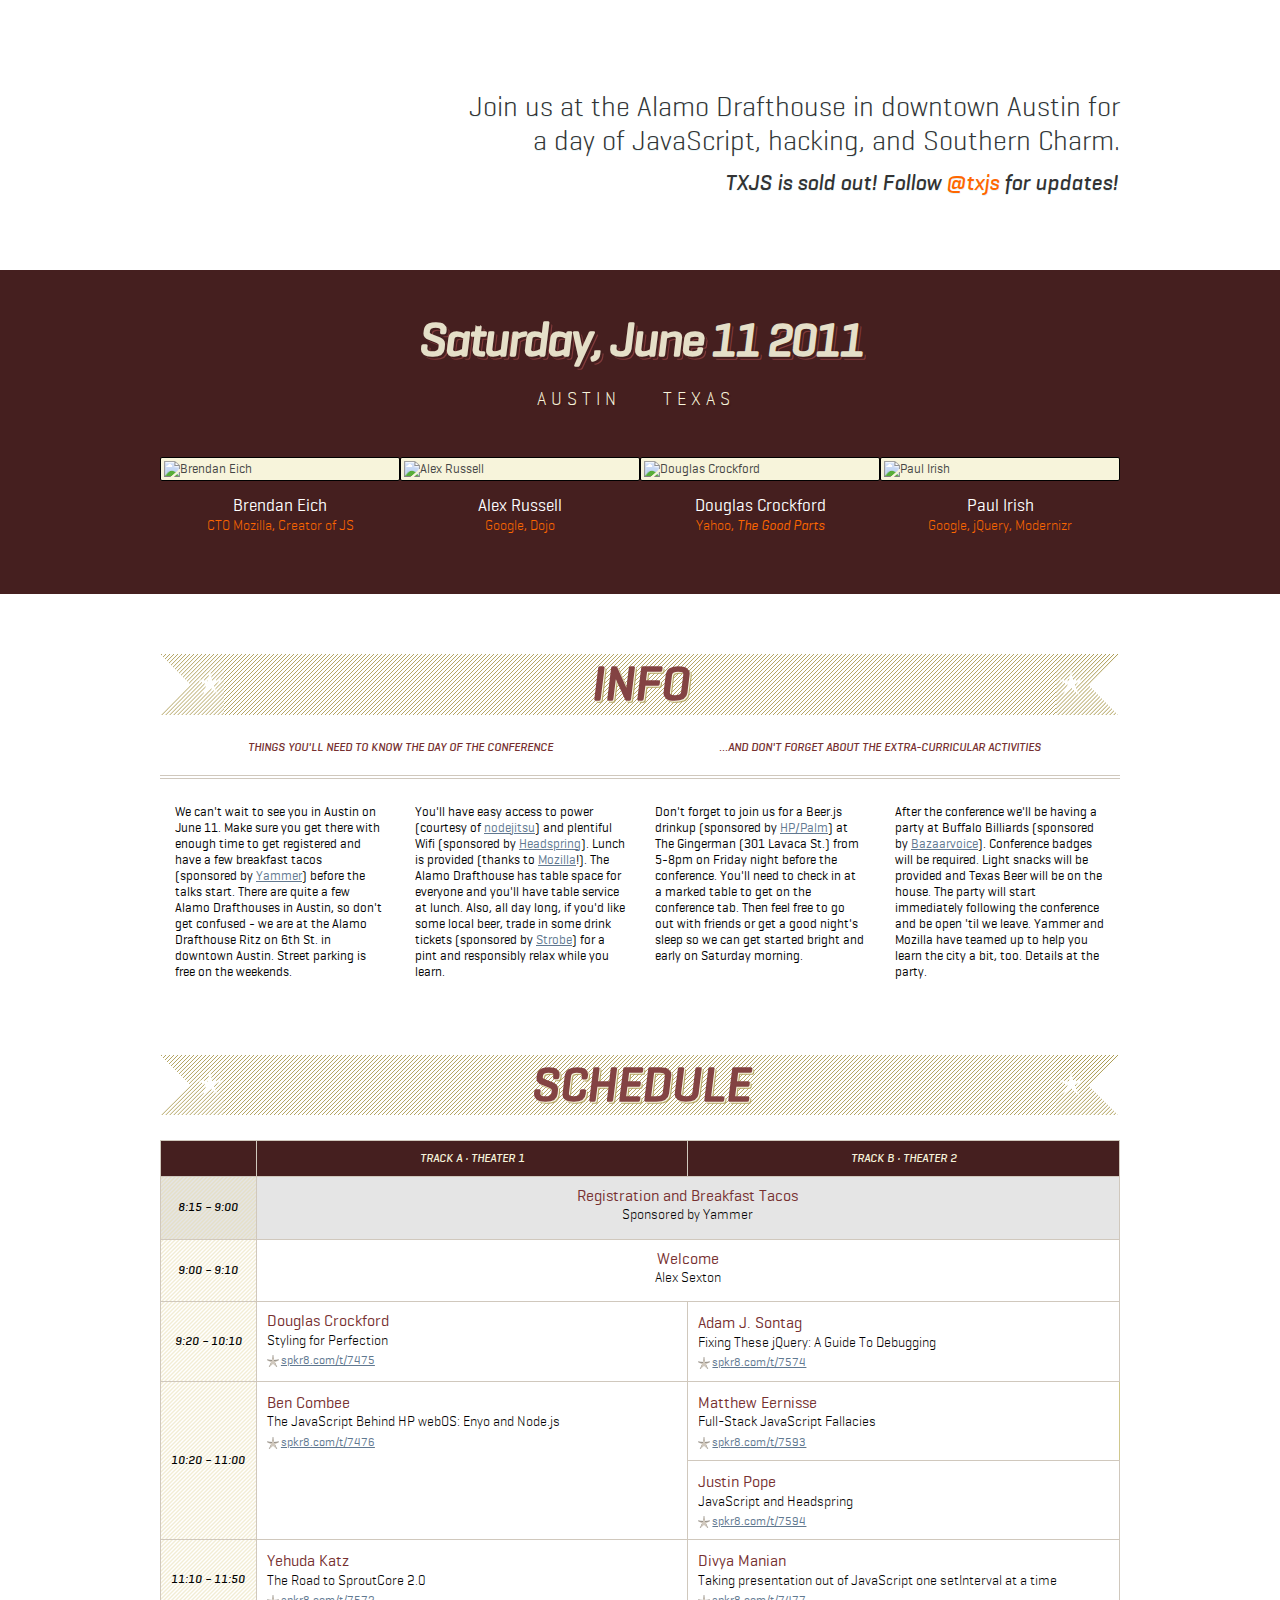
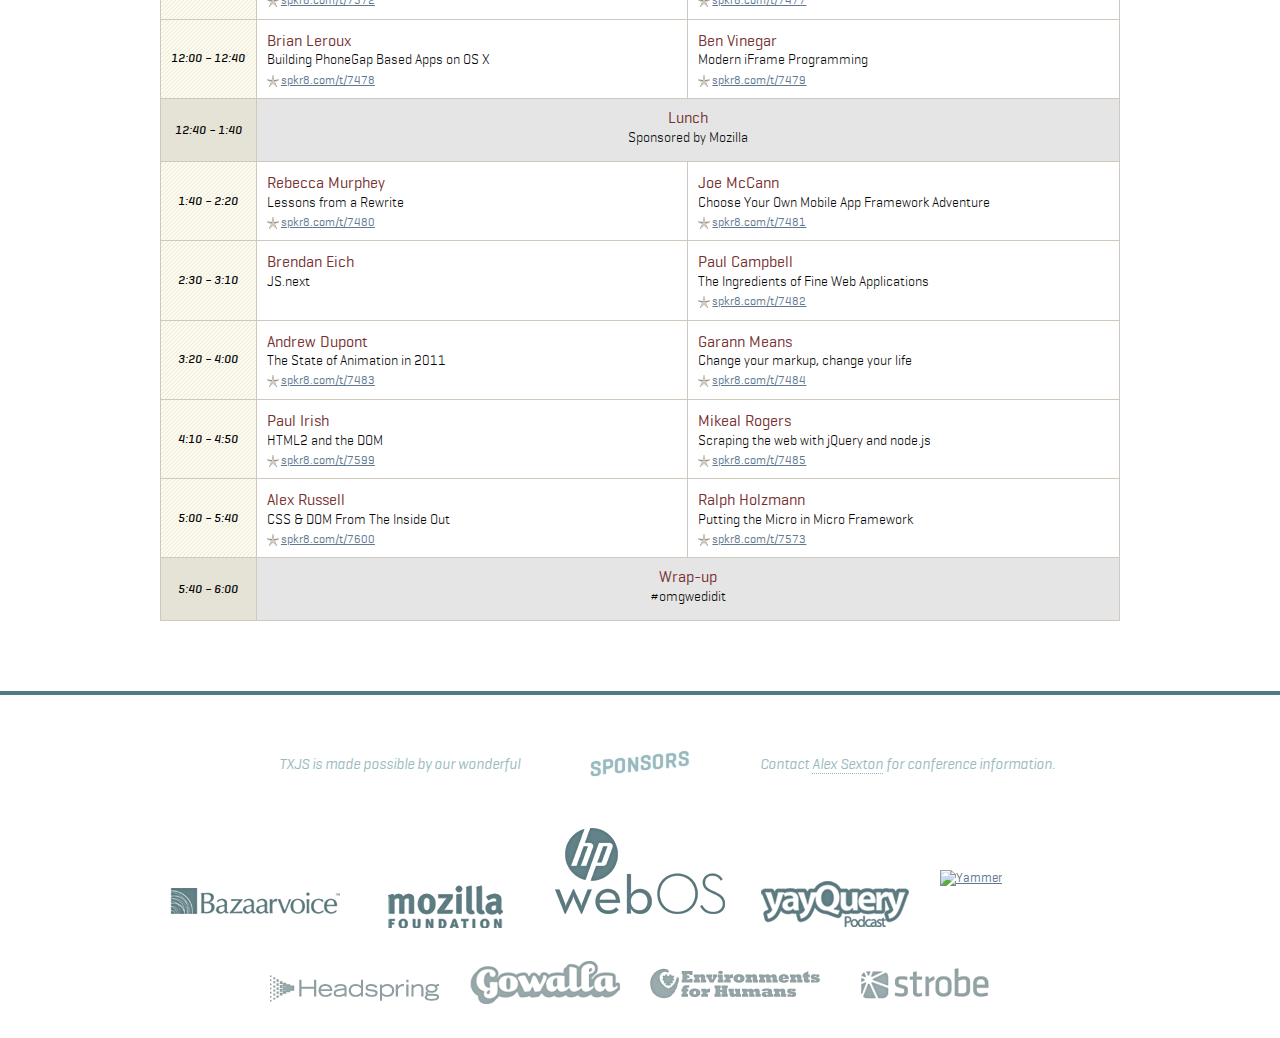
==== commit 020c24b7: "more sponsor links" ====
--- a/index.html
+++ b/index.html
@@ -103,20 +103,20 @@
 			<h3>Things you'll need to know the day of the conference</h3>
 			<h3>...and don't forget about the extra-curricular activities</h3>
           <p>We can't wait to see you in Austin on June 11. Make sure you get there with enough time to 
-          get registered and have a few breakfast tacos (sponsored by Yammer) before the talks start. There 
+          get registered and have a few breakfast tacos (sponsored by <a href="http://yammer.com/">Yammer</a>) before the talks start. There 
           are quite a few Alamo Drafthouses in Austin, so don't get confused - we are at the Alamo Drafthouse 
           Ritz on 6th St. in downtown Austin. Street parking is free on the weekends.</p>
 
-          <p>You'll have easy access to power (courtesy of <a href="http://nodejitsu.com/">nodejitsu</a>) and plentiful Wifi (sponsored by Headspring). Lunch is provided (thanks to Mozilla!). The Alamo Drafthouse has table space for 
+          <p>You'll have easy access to power (courtesy of <a href="http://nodejitsu.com/">nodejitsu</a>) and plentiful Wifi (sponsored by <a href="http://headspring.com/">Headspring</a>). Lunch is provided (thanks to <a href="http://mozilla.org/">Mozilla</a>!). The Alamo Drafthouse has table space for 
           everyone and you'll have table service at lunch. Also, all day long, if you'd like some local beer, 
-          trade in some drink tickets (sponsored by Strobe) for a pint and responsibly relax while you learn.</p>
+          trade in some drink tickets (sponsored by <a href="http://strobecorp.com/">Strobe</a>) for a pint and responsibly relax while you learn.</p>
 
-          <p>Don't forget to join us for a Beer.js drinkup (sponsored by HP/Palm) at The Gingerman 
+          <p>Don't forget to join us for a Beer.js drinkup (sponsored by <a href="http://developer.palm.com/">HP/Palm</a>) at The Gingerman 
           (301 Lavaca St.) from 5-8pm on Friday night before the conference. You'll need to check in at a marked 
           table to get on the conference tab. Then feel free to go out with friends or get a good night's sleep 
           so we can get started bright and early on Saturday morning.</p>
 
-          <p>After the conference we'll be having a party at Buffalo Billiards (sponsored by Bazaarvoice). 
+          <p>After the conference we'll be having a party at Buffalo Billiards (sponsored by <a href="http://bazaarvoice.com/">Bazaarvoice</a>). 
           Conference badges will be required. Light snacks will be provided and Texas Beer will be on 
           the house. The party will start immediately following the conference and be open 'til we <!-- thnx garann -->
           leave. Yammer and Mozilla have teamed up to help you learn the city a bit, too. Details at the party.</p>  
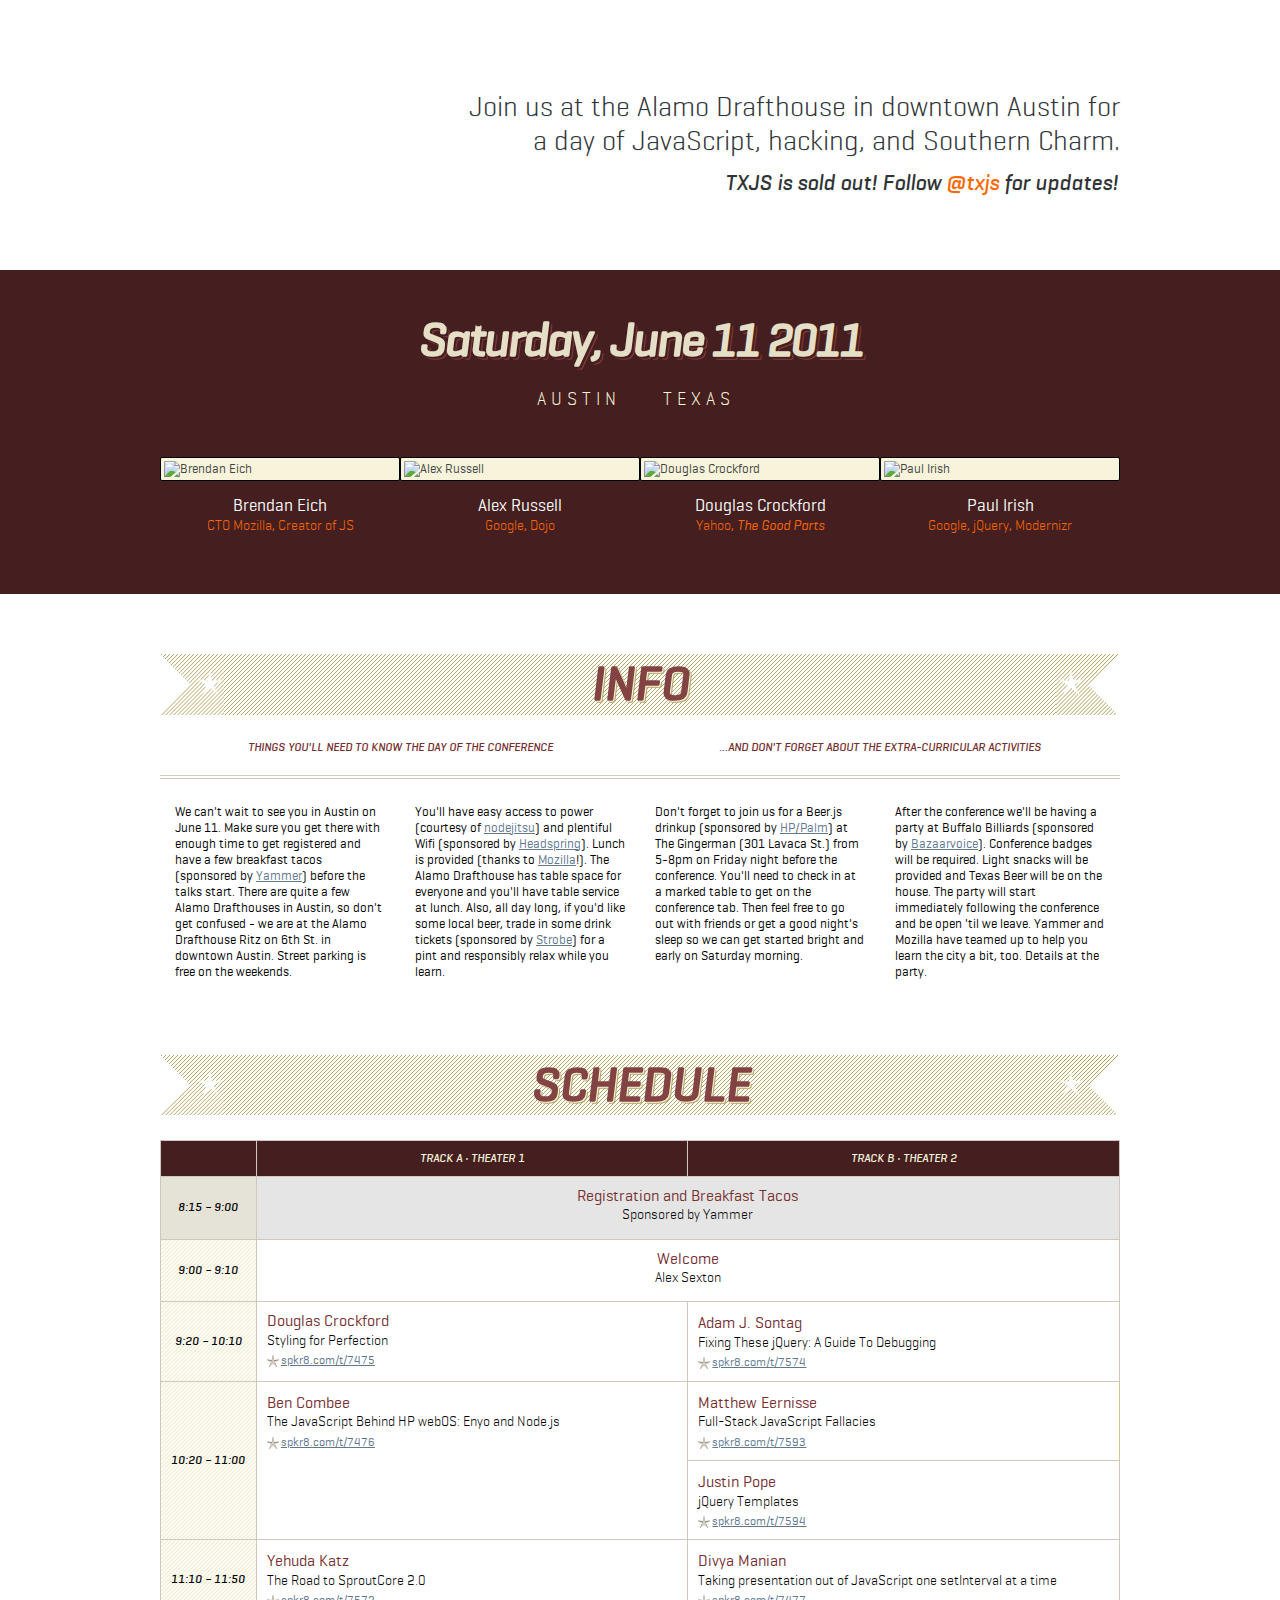
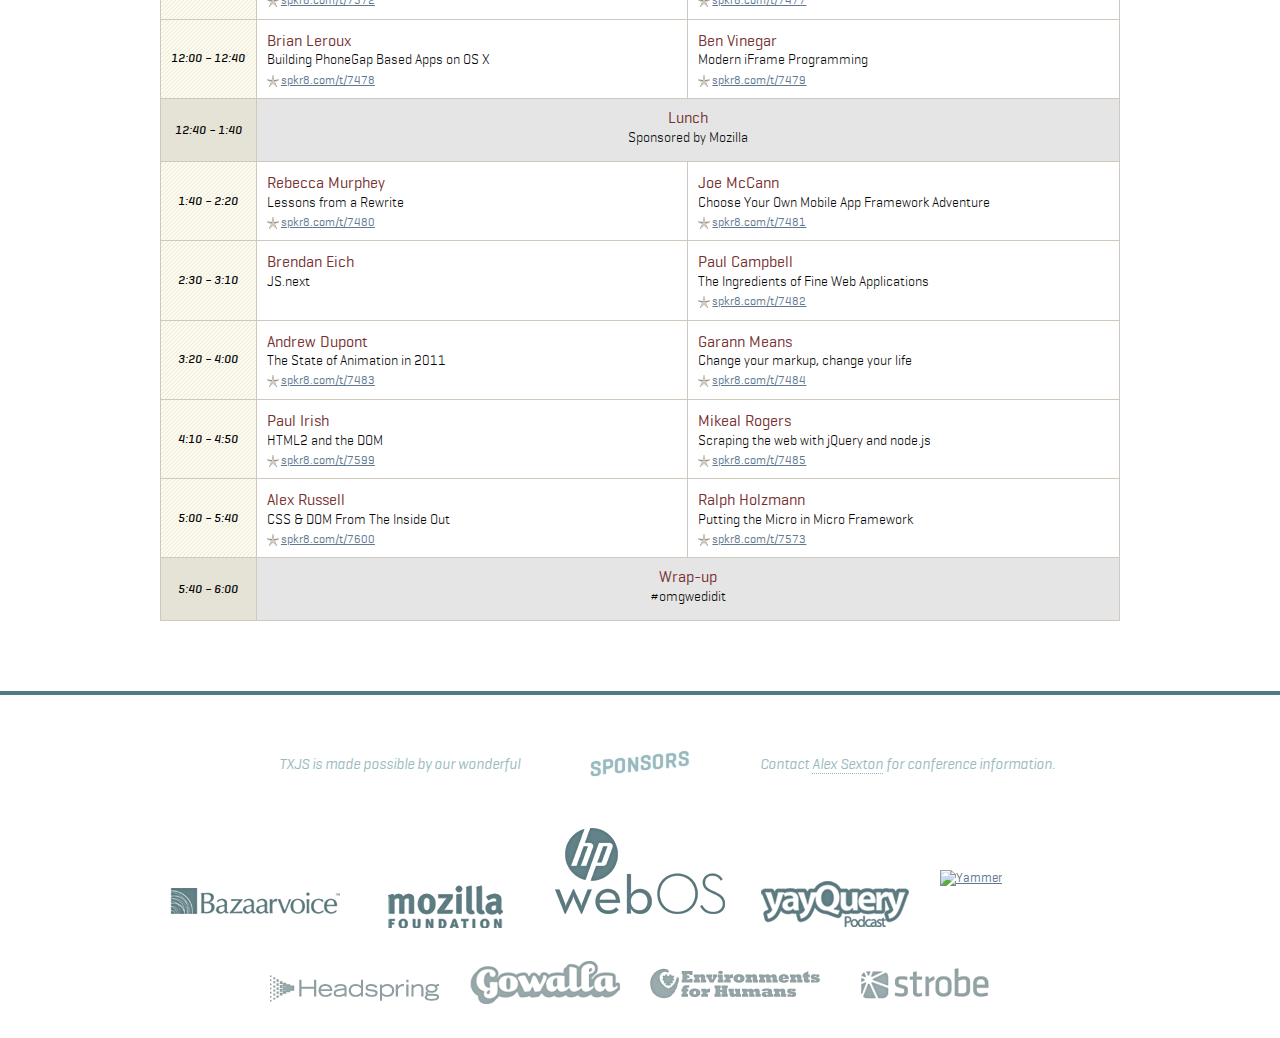
==== commit ca0b955c: "Adding Justin Popes talk info" ====
--- a/index.html
+++ b/index.html
@@ -219,11 +219,11 @@
           <td class="row-stack-bot">
             <hgroup>
             <h4>Justin Pope <span class="twttr">@ECELonghorn</span></h4>
-            <h5>JavaScript and Headspring</h5>
+            <h5>jQuery Templates</h5>
             </hgroup>
             <a href="http://spkr8.com/t/7594">spkr8.com/t/7594</a> 
             <aside> 
-            <p>Something about JavaScript and Headspring. Specifics TBD.</p> 
+            <p>The jQuery Templates plugin is a great way to help you reign in complex DOM updates and flexibly handle HTML returned from countless AJAX requests. I will cover samples of code based on production code used at Headspring and commentary on the strengths and weaknesses of using jQuery templates.</p> 
             </aside>
           </td>
         </tr>  
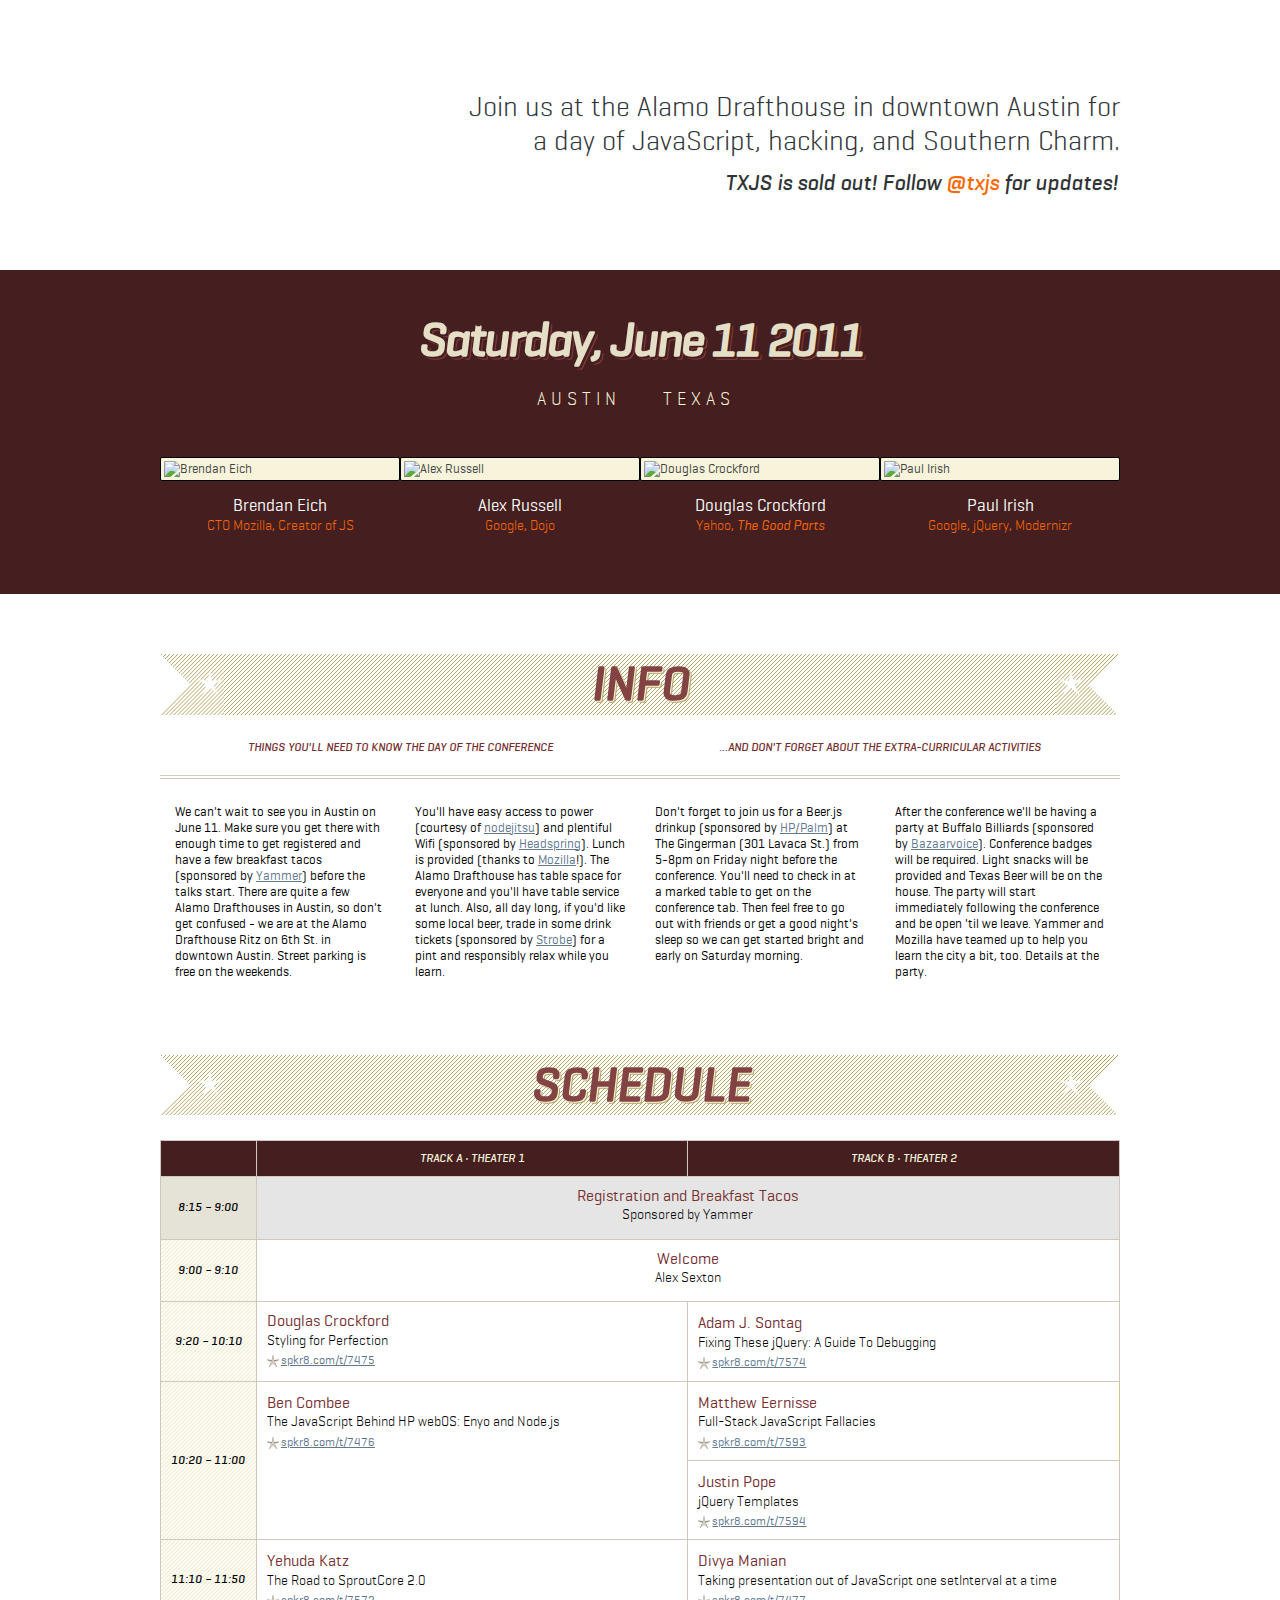
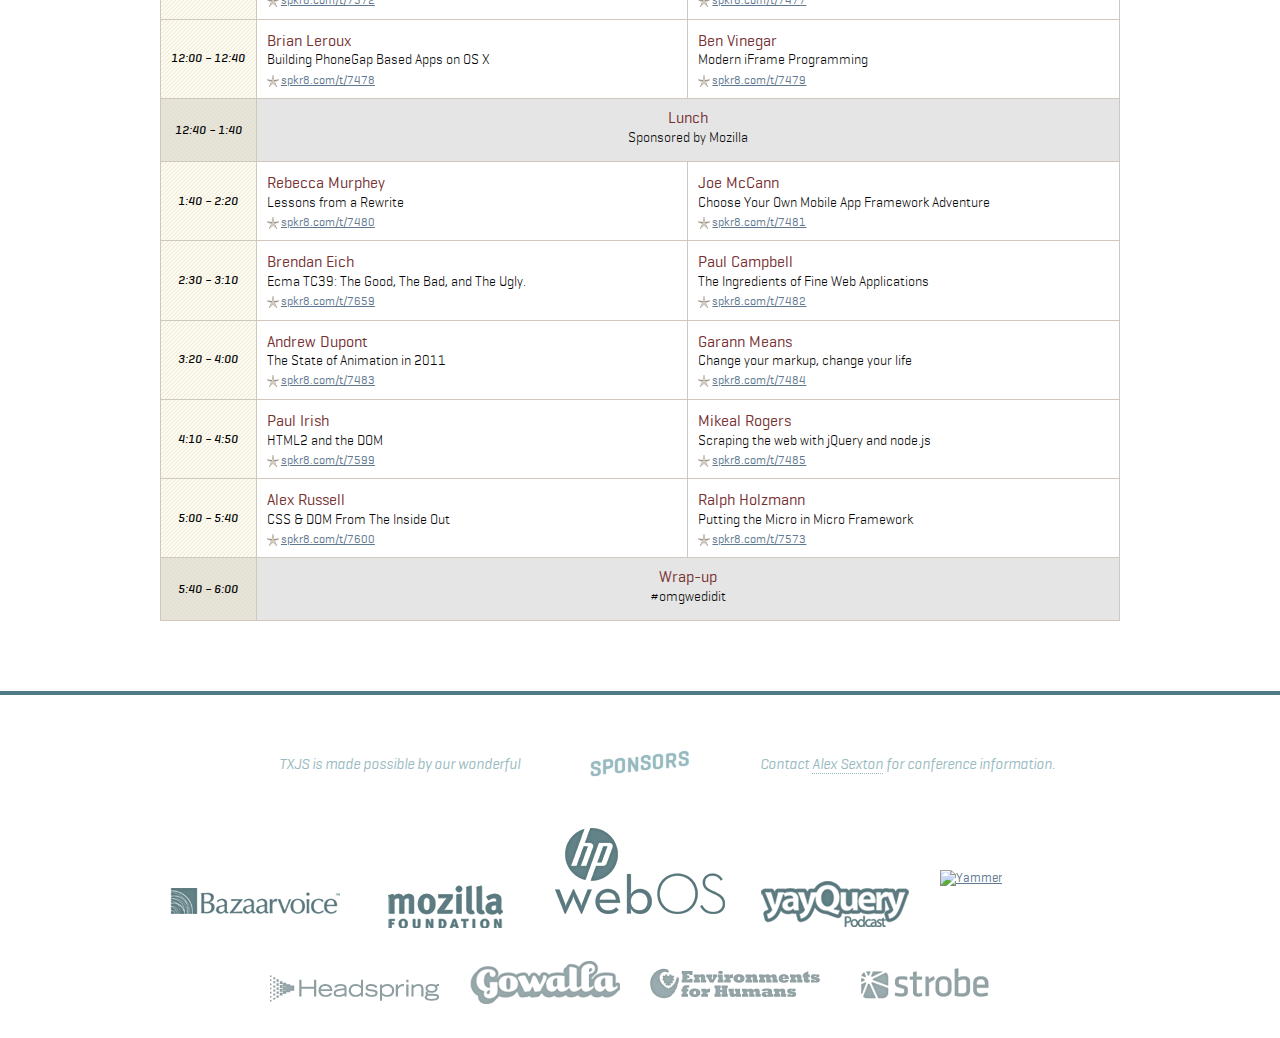
==== commit c01bb476: "Adding in Brendan talks." ====
--- a/index.html
+++ b/index.html
@@ -324,11 +324,12 @@
           <td>
           	<hgroup>
           		<h4>Brendan Eich <span class="twttr">@brendaneich</span></h4>
-          		<h5>JS.next</h5>
-          	</hgroup>
-          	<!--a href="http://spkr8.com/t/">spkr8.com/t/</a--> 
-            <aside> 
-            <p>Details forthcoming.</p> 
+          		<h5>Ecma TC39: The Good, The Bad, and The Ugly.</h5>
+          	</hgroup>
+          	<a href="http://spkr8.com/t/7659">spkr8.com/t/7659</a> 
+            <aside> 
+            <p>Fresh off the May TC39 meeting, I will give an update on "ES.next", Harmony beyond that, how things are working and 
+            not working. It will be sweaty, bloody, and thrilling. No Ennio Morricone score, though.</p> 
             </aside> 
           </td> 
           <td>
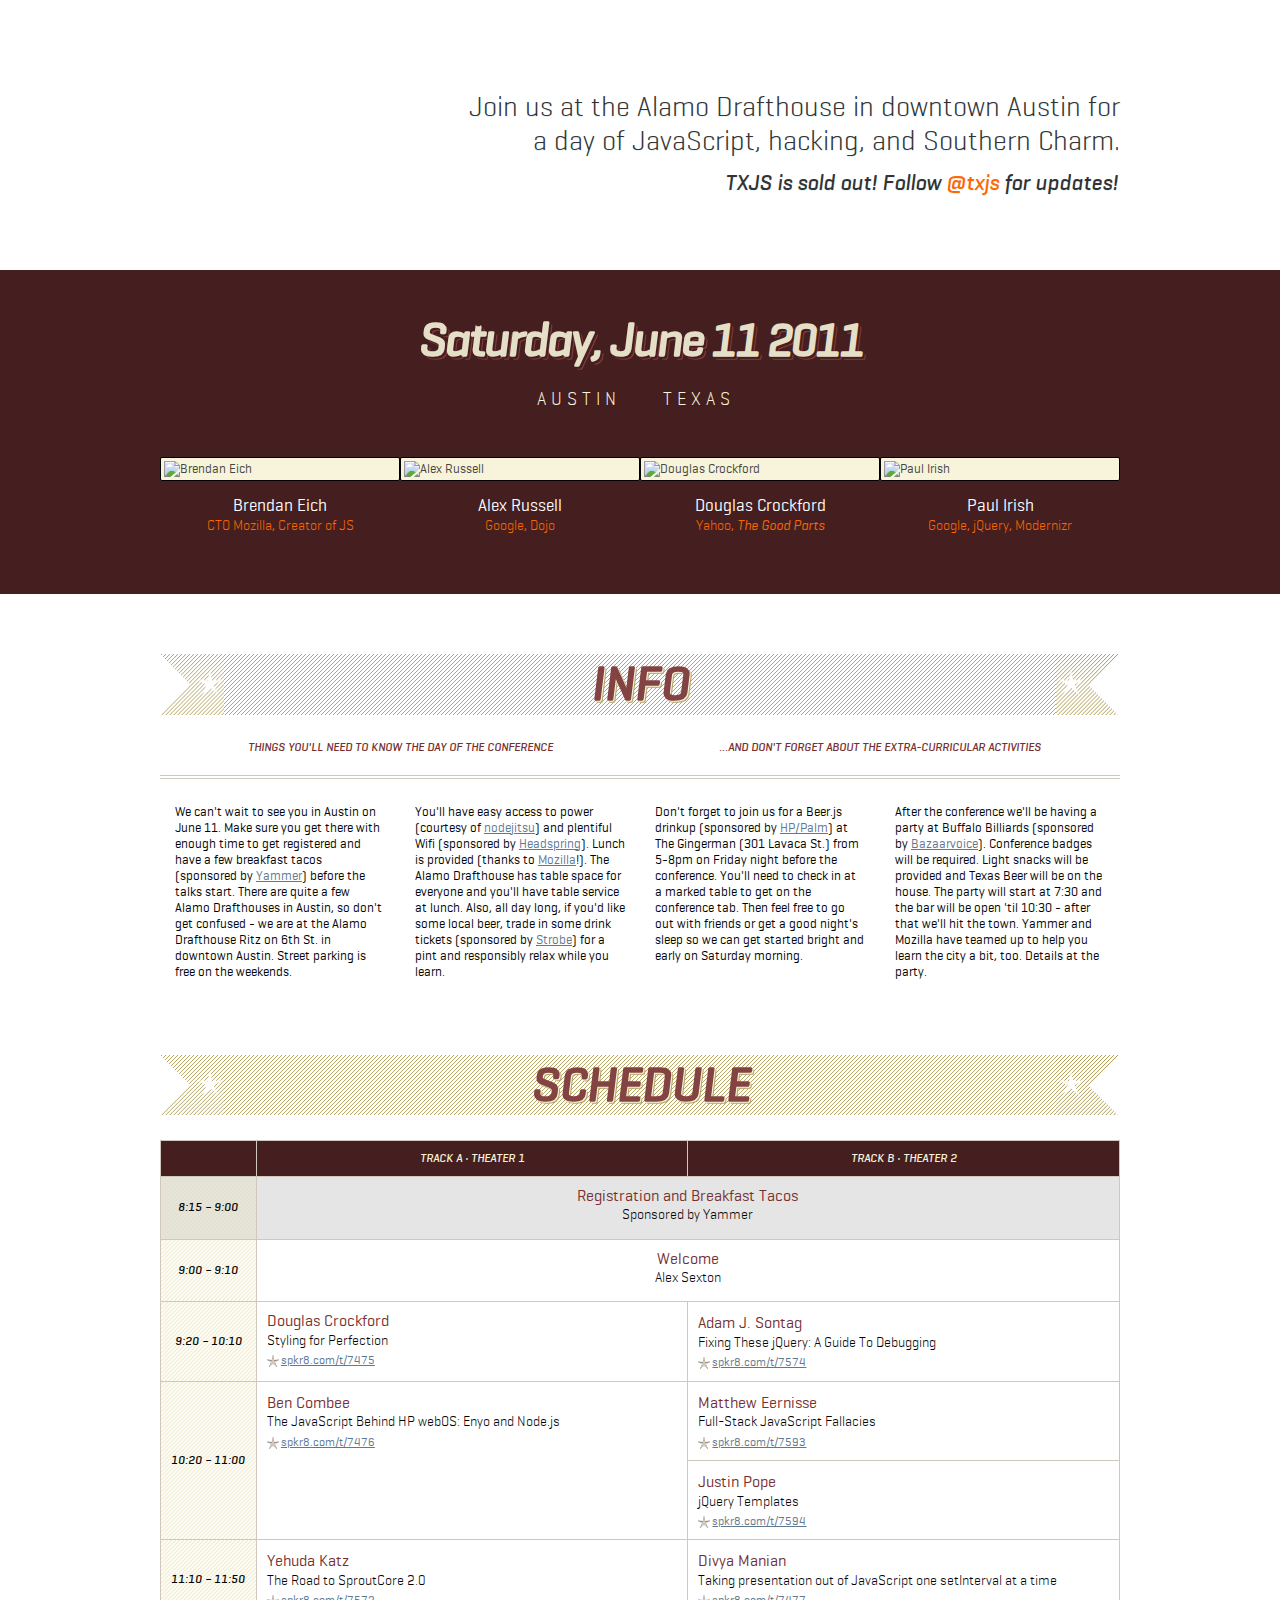
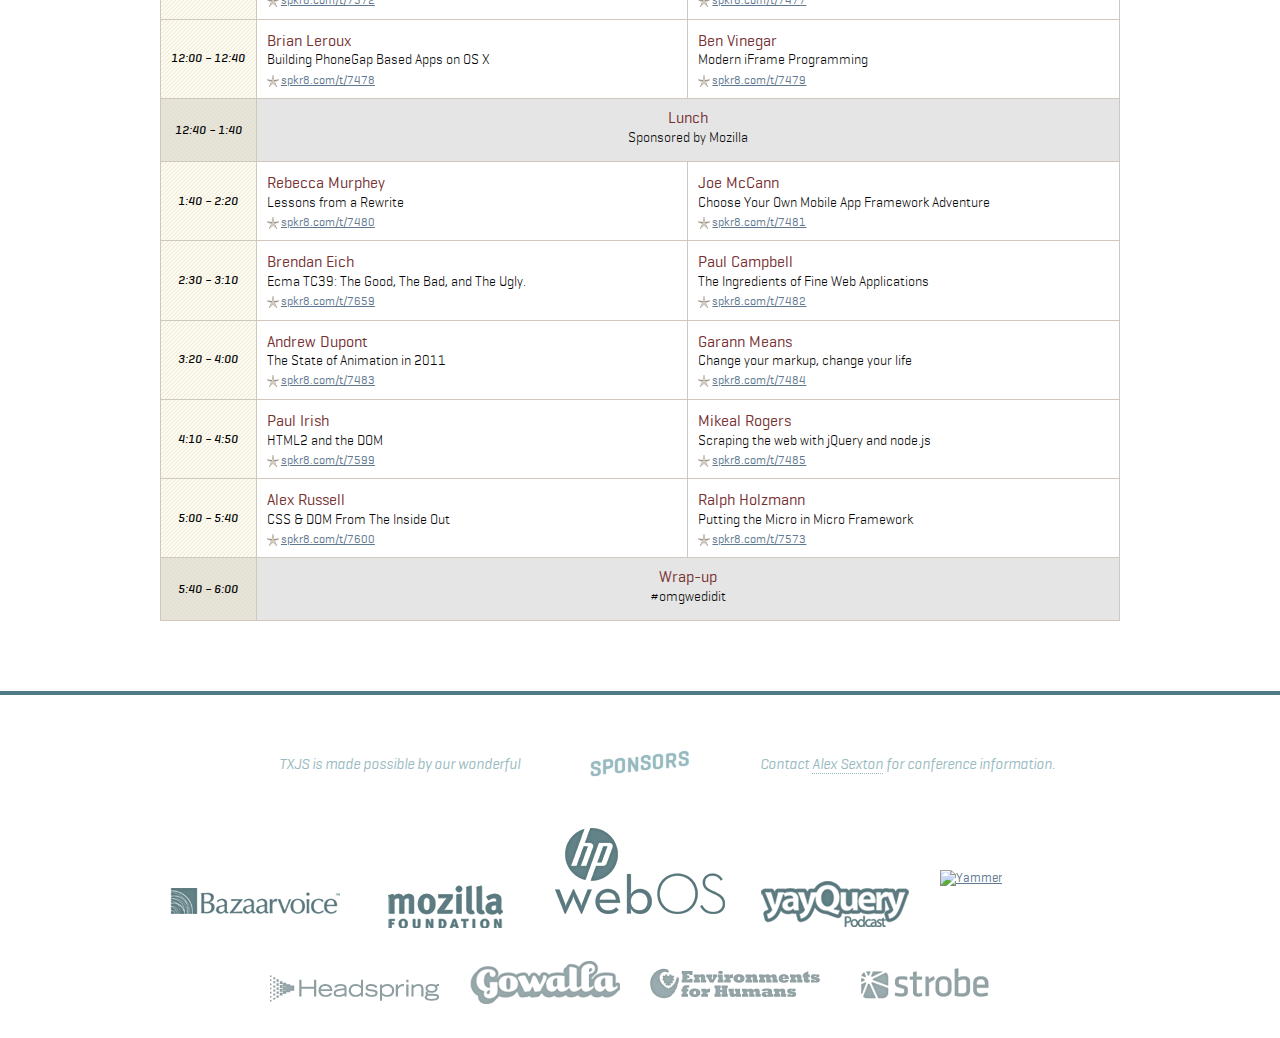
==== commit 21ed364b: "updating times and adding ralph fix" ====
--- a/index.html
+++ b/index.html
@@ -118,8 +118,7 @@
 
           <p>After the conference we'll be having a party at Buffalo Billiards (sponsored by <a href="http://bazaarvoice.com/">Bazaarvoice</a>). 
           Conference badges will be required. Light snacks will be provided and Texas Beer will be on 
-          the house. The party will start immediately following the conference and be open 'til we <!-- thnx garann -->
-          leave. Yammer and Mozilla have teamed up to help you learn the city a bit, too. Details at the party.</p>  
+          the house. The party will start at 7:30 and the bar will be open 'til 10:30 - after that we'll hit the town. Yammer and Mozilla have teamed up to help you learn the city a bit, too. Details at the party.</p>  
         </section>
       <span id="after-list" class="outer-shout">and more</span>
       <section id="schedule">
@@ -416,7 +415,7 @@
           	</hgroup>
           	<a href="http://spkr8.com/t/7573">spkr8.com/t/7573</a> 
             <aside> 
-            <p>Co-author of yepnope.js and developer of Send to Dropbox, I work for GroupCard out of Milwaukee as a front end Software Engineer. Micro frameworks are the new HTML5, and I'll show you how to squeeze as many bytes as possible out of your morbidly obese code so it makes the cut. I'll whet your palette by covering the basic transformations that JavaScript minfiers make, then bring on the main course with techniques for dealing with JavaScript reserved words and object properties. For dessert, I'll serve up a tasty knowledge bomb as to how the gzip algorithm works at a high level and how that affects minifying and gzipping your code. When you're done with this meal you'll be full! However, your code will be so lean and sexy that it will probably leave you, get drunk with ender.js and come home with a mircojs.com tattoo in the morning. You've been warned.</p>
+            <p>Co-author of yepnope.js and developer of Send to Dropbox, I work for GroupCard out of Milwaukee as a front end Software Engineer. Micro frameworks are the new HTML5, and I'll show you how to squeeze as many bytes as possible out of your morbidly obese code so it makes the cut. I'll whet your palette by covering the basic transformations that JavaScript minfiers make, then bring on the main course with techniques for dealing with JavaScript reserved words and object properties. For dessert, I'll serve up a tasty knowledge bomb as to how the gzip algorithm works at a high level and how that affects minifying and gzipping your code. When you're done with this meal you'll be full! However, your code will be so lean and sexy that it will probably leave you, get drunk with ender.js and come home with a microjs.com tattoo in the morning. You've been warned.</p>
             </aside> 
           </td> 
         </tr> 
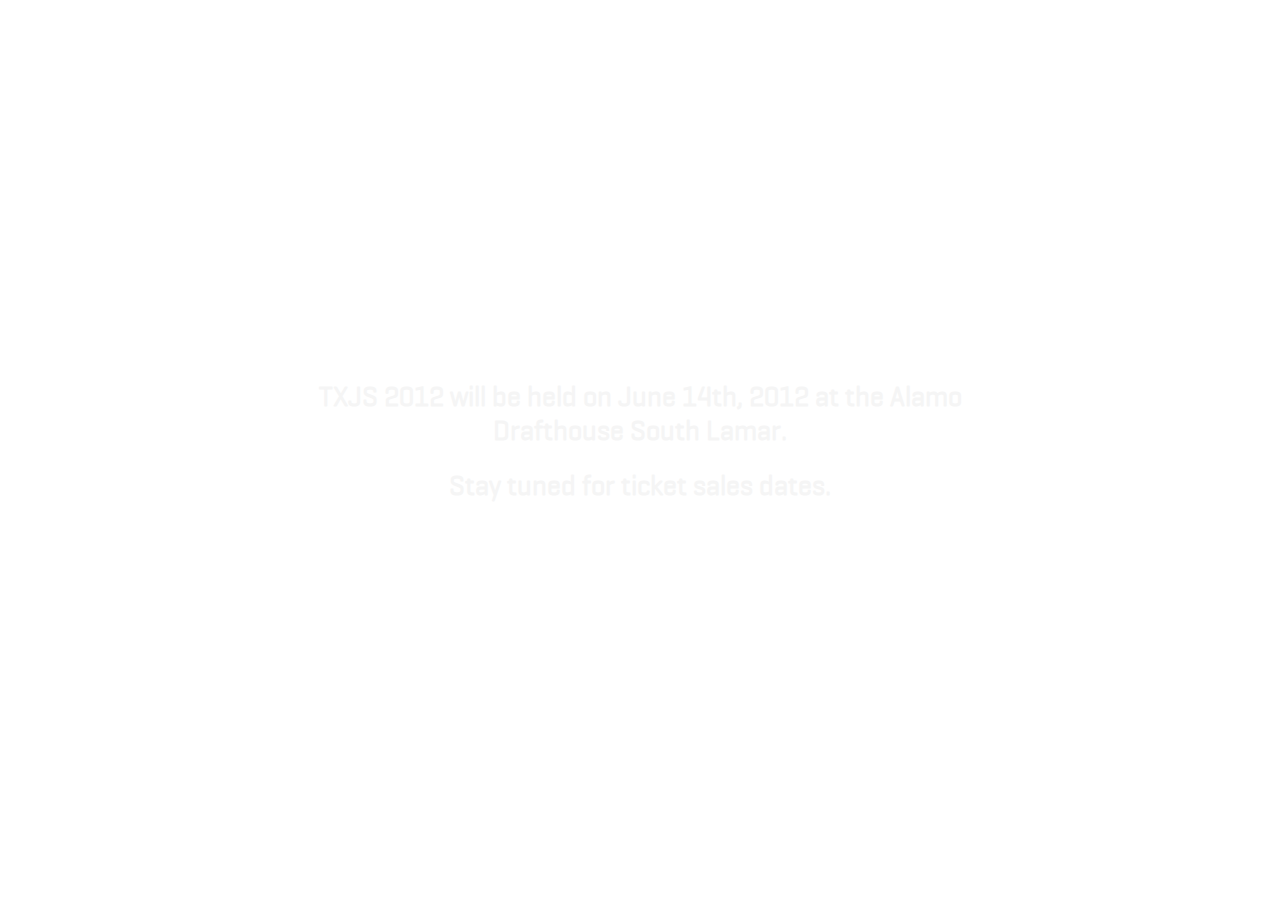
==== commit 5bd7670d: "Create splash 2012 site" ====
--- a/index.html
+++ b/index.html
@@ -6,467 +6,49 @@
 <head>
   <meta charset="utf-8">
   <meta http-equiv="X-UA-Compatible" content="IE=edge,chrome=1">
-  <title>TXJS - Texas JavaScript Conference | June 11, 2011</title>
-  <meta name="description" content="TXJS is a full-day conference in Austin, Texas featuring some of the best minds in JavaScript. In 2011, the conference will be held at the Alamo Drafthouse Ritz on June 11th.">
+  <title>TXJS - Texas JavaScript Conference | June 14, 2012</title>
+  <meta name="description" content="TXJS is a full-day conference in Austin, Texas featuring some of the best minds in JavaScript. In 2012, the conference will be held at the Alamo Drafthouse South Lamar on June 14th.">
   <link rel="dns-prefetch" href="//ajax.googleapis.com">
   <link rel="dns-prefetch" href="//cdn.yayquery.com">
-  <link rel="dns-prefetch" href="//ajax.googleapis.com">
-  <link rel="dns-prefetch" href="//platform.twitter.com">
-  <link rel="dns-prefetch" href="//www.google-analytics.com">
-  <link rel="dns-prefetch" href="//wcjroknvsy.cdn.tinycdn.com">
-  <link rel="dns-prefetch" href="//anywhere.platform.twitter.com">
-  <link rel="dns-prefetch" href="//api.twitter.com">
-  <link rel="dns-prefetch" href="//twitter-any.s3.amazonaws.com">
-  <link rel="dns-prefetch" href="//twitter.com">  
   <meta name="author" content="Alex Sexton, yayQuery">
   <link rel="shortcut icon" href="/favicon.ico">
   <link rel="apple-touch-icon" href="http://cdn.yayquery.com/apple-touch-icon.png">
   <link rel="stylesheet" href="/css/style.css?v=8">
-  <script src="/js/libs/mod17.min.js"></script>
+  <style type="text/css">
+    #home {
+      margin: 100px auto 50px;
+      float: none;
+    }
+    #home a {
+      margin: 0;
+    }
+    h2 {
+      margin: 20px auto;
+      width: 760px;
+      color: whitesmoke;
+      font-size: 28px;
+      text-align: center;
+    }
+    br {
+      padding-top: 40px;
+      display: block;
+    }
+  </style>
 </head>
 <body lang="en">
-  <nav style="display:none;">
-    <ul>
-      <li><a href="#home">Home</a></li>
-      <li><a href="#description">Description</a></li>
-      <li><a href="#date">Date</a></li>
-      <li><a href="#location">Location</a></li>
-      <li><a href="#speakers">Speakers</a></li>
-      <li><a href="#spnsrs">Sponsors</a></li>
-    </ul>
-  </nav>
-  <div id="site-container">
-    <header class="top">
-      <div class="top">
-        <nav id="follow-nav">
-          <ul>
-            <li><a href="#info" data-coid="#info">Info</a></li>
-            <li><a href="#schedule" data-coid="#schedule">Schedule</a></li>
-            <li><a href="#spnsrs" data-coid="#spnsrs">Sponsors</a></li>
-          </ul>
-        </nav>
-        <div class="site-width">
-          <h1 id="home"><a class="pngfix" href="#" title="TXJS - Texas JavaScript Conference">TXJS</a></h1>
-          <h5 id="presby"><a href="http://www.bazaarvoice.com/about/jobs">Presented by Bazaarvoice</a></h5>
-          <div id="description" class="right">
-            <h3>Join us at the Alamo Drafthouse in downtown Austin for<br /> a day of
-              JavaScript, hacking, and Southern Charm.</h3>
-            <h4>TXJS is sold out! Follow <a href="http://twitter.com/txjs">@txjs</a> for updates!</h4>
-          </div>
-        </div>
-      </div>
-      <div class="sun pngfix"></div>
-    </header>
-    <section id="banner">
-      <div class="site-width">
-        <h2 id="date"><time datetime="2011-06-11">Saturday, June <span class="caps">11 2011</span></time></h2>
-        <div id="location" class="adr pngfix">
-          <div class="street-address">320 E 6th St</div>
-          <span class="locality">Austin</span>
-          <span class="region">Texas</span>
-          <span class="postal-code">78701</span>
-          <div class="country-name">U.S.A.</div>
-        </div>
-	      <span id="before-list" class="outer-shout">come see</span>
-	      <ul class="site-width clearfix">
-	        <li>
-	          <img src="http://cdn.yayquery.com/txjs/images/speakers/photo_speaker_eich.jpg" alt="Brendan Eich" />
-	          <span class="speaker-name">Brendan Eich</span>
-	          <span class="speaker-description">CTO Mozilla, Creator of JS</span>
-	        </li>
-	        <li>
-	          <img src="http://cdn.yayquery.com/txjs/images/speakers/photo_speaker_russell.jpg" alt="Alex Russell" />
-	          <span class="speaker-name">Alex Russell</span>
-	          <span class="speaker-description">Google, Dojo</span>
-	        </li>
-	        <li>
-	          <img src="http://cdn.yayquery.com/txjs/images/speakers/photo_speaker_crock.jpg" alt="Douglas Crockford" />
-	          <span class="speaker-name">Douglas Crockford</span>
-	          <span class="speaker-description">Yahoo, <em>The Good Parts</em></span>
-	        </li>
-	        <li>
-	          <img src="http://cdn.yayquery.com/txjs/images/speakers/photo_speaker_irish.jpg" alt="Paul Irish" />
-	          <span class="speaker-name">Paul Irish</span>
-	          <span class="speaker-description">Google, jQuery, Modernizr</span>
-	        </li>
-	      </ul>
-      </div>
-      <div class="banner-divider">
-        <div class="point pngfix"></div>
-      </div>
-    </section>
-    <section id="info-content" class="content">
-    	<section id="info">
-	    	<header> 
-			    <h2 class="code"><span>Info</span></h2> 
-			</header>
-			<h3>Things you'll need to know the day of the conference</h3>
-			<h3>...and don't forget about the extra-curricular activities</h3>
-          <p>We can't wait to see you in Austin on June 11. Make sure you get there with enough time to 
-          get registered and have a few breakfast tacos (sponsored by <a href="http://yammer.com/">Yammer</a>) before the talks start. There 
-          are quite a few Alamo Drafthouses in Austin, so don't get confused - we are at the Alamo Drafthouse 
-          Ritz on 6th St. in downtown Austin. Street parking is free on the weekends.</p>
-
-          <p>You'll have easy access to power (courtesy of <a href="http://nodejitsu.com/">nodejitsu</a>) and plentiful Wifi (sponsored by <a href="http://headspring.com/">Headspring</a>). Lunch is provided (thanks to <a href="http://mozilla.org/">Mozilla</a>!). The Alamo Drafthouse has table space for 
-          everyone and you'll have table service at lunch. Also, all day long, if you'd like some local beer, 
-          trade in some drink tickets (sponsored by <a href="http://strobecorp.com/">Strobe</a>) for a pint and responsibly relax while you learn.</p>
-
-          <p>Don't forget to join us for a Beer.js drinkup (sponsored by <a href="http://developer.palm.com/">HP/Palm</a>) at The Gingerman 
-          (301 Lavaca St.) from 5-8pm on Friday night before the conference. You'll need to check in at a marked 
-          table to get on the conference tab. Then feel free to go out with friends or get a good night's sleep 
-          so we can get started bright and early on Saturday morning.</p>
-
-          <p>After the conference we'll be having a party at Buffalo Billiards (sponsored by <a href="http://bazaarvoice.com/">Bazaarvoice</a>). 
-          Conference badges will be required. Light snacks will be provided and Texas Beer will be on 
-          the house. The party will start at 7:30 and the bar will be open 'til 10:30 - after that we'll hit the town. Yammer and Mozilla have teamed up to help you learn the city a bit, too. Details at the party.</p>  
-        </section>
-      <span id="after-list" class="outer-shout">and more</span>
-      <section id="schedule">
-      	<header> 
-		    <h2 class="code"><span>Schedule</span></h2> 
-		    <!-- <p>Be sure to rate the talks on <a href="">SpeakerRate</a>!</p> --> 
-		</header> 
-    <table> 
-      <thead> 
-        <tr> 
-          <th scope="col" class="col-time">&nbsp;</th> 
-          <th scope="col" class="col-track">
-          	<span>Track A</span> &bull; <span>Theater 1</span>
-          </th> 
-          <th scope="col" class="col-track">
-          	<span>Track B</span> &bull; <span>Theater 2</span>
-          </th> 
-        </tr> 
-      </thead> 
-      <tbody> 
-        <tr class="two-col-row"> 
-          <th scope   = "row">8:15 &ndash; 9:00</th> 
-          <td colspan = "2" class="two-col">
-          	<hgroup>
-          		<h4>Registration and Breakfast Tacos</h4>
-          		<h5>Sponsored by Yammer</h5>
-          	</hgroup>
-          </td> 
-        </tr> 
-        <tr class="two-col-row"> 
-          <th scope   = "row">9:00 &ndash; 9:10</th> 
-          <td colspan="2" class="two-col">
-          	<hgroup>
-          		<h4>Welcome</h4>
-          		<h5>Alex Sexton</h5>
-          	</hgroup>
-          </td> 
-        </tr> 
-        <tr> 
-          <th scope   = "row">9:20 &ndash; 10:10</th> 
-          <td>
-            <hgroup> 
-            	<h4>Douglas Crockford</h4>
-            	<h5>Styling for Perfection</h5>
-            </hgroup>
-            <a href="http://spkr8.com/t/7475">spkr8.com/t/7475</a> 
-            <aside> 
-            <p>Computer programs are the most complicated stuff that people make. Computer programs must be perfect, and people are not good at that. JavaScript is one of our least perfect programming languages. But there are positive things that can reduce your error rate and enhance your beauty.</p> 
-            </aside> 
-          </td> 
-          <td>
-          	<hgroup>
-          		<h4>Adam J. Sontag <span class="twttr">@ajpiano</span></h4>
-          		<h5>Fixing These jQuery: A Guide To Debugging</h5>
-          	</hgroup> 
-          	<a href="http://spkr8.com/t/7574">spkr8.com/t/7574</a> 
-            <aside> 
-            <p>The road to jQuery success is paved with the guts of bugs slain along the way. At "Fixing These jQuery", you'll understand how to approach your jQuery and JavaScript problems methodologically, and we'll cover many of the common caveats that every jQuery user encounters sooner or later. You'll learn what you should do when your code doesn't do what it should. Sure, docs and support can provide a quick leg up when you're in a pinch, but once you arm yourself with the right tools and knowledge, you can traverse the thorniest of thickets!</p> 
-            </aside> 
-          </td> 
-        </tr> 
-        <tr> 
-          <th rowspan="3" scope   = "row">10:20 &ndash; 11:00</th> 
-          <td rowspan="3" class="doubleshot">
-          	<hgroup>
-          		<h4>Ben Combee <span class="twttr">@unwiredben</span></h4>
-          		<h5>The JavaScript Behind HP webOS: Enyo and Node.js</h5>
-          	</hgroup>
-          	<a href="http://spkr8.com/t/7476">spkr8.com/t/7476</a> 
-            <aside> 
-            <p>HP webOS is a platform powering devices as diverse as the world's smallest smartphone, the HP 
-            Veer, to power dual-core HP TouchPad tablet. Underneath it all is WebKit, HTML, and JavaScript, 
-            powering both applications and system services. This talk will highlight our next-generation JS 
-            application framework, Enyo, and also look at how node.js is used to provide system services and 
-            background processing.</p> 
-            </aside> 
-          </td>
-          <td class="row-stack-top">
-            <hgroup>
-            <h4>Matthew Eernisse <span class="twttr">@mde</span></h4>
-            <h5>Full-Stack JavaScript Fallacies</h5>
-            </hgroup>
-            <a href="http://spkr8.com/t/7593">spkr8.com/t/7593</a>
-            <aside> 
-            <p>With the mainstreaming of server-side JavaScript, the possibility of full-stack 
-            JavaScript development finally seems to be coming to fruition. Writing once, and running 
-            the same code everywhere seems like the obvious big win, along with the ease of writing 
-            complex server-side applications in a simple, flexible language like JavaScript. Actually, 
-            full-stack JS is awesome, but these aren't necessarily the reasons why. This talk will bust 
-            some of the myths about full-stack JS development, and take a realistic look at the real 
-            benefits of 'JS everywhere.'</p> 
-            </aside>
-          </td>
-        </tr>
-        <tr style="height:0;border:0;margin:0;padding:0;"><td style="height:0;border:0;margin:0;padding:0;"></td></tr>
-        <tr>
-          <td class="row-stack-bot">
-            <hgroup>
-            <h4>Justin Pope <span class="twttr">@ECELonghorn</span></h4>
-            <h5>jQuery Templates</h5>
-            </hgroup>
-            <a href="http://spkr8.com/t/7594">spkr8.com/t/7594</a> 
-            <aside> 
-            <p>The jQuery Templates plugin is a great way to help you reign in complex DOM updates and flexibly handle HTML returned from countless AJAX requests. I will cover samples of code based on production code used at Headspring and commentary on the strengths and weaknesses of using jQuery templates.</p> 
-            </aside>
-          </td>
-        </tr>  
-        <tr> 
-          <th scope   = "row">11:10 &ndash; 11:50</th> 
-          <td>
-          	<hgroup>
-          		<h4>Yehuda Katz <span class="twttr">@wycats</span></h4>
-          		<h5>The Road to SproutCore 2.0</h5>
-          	</hgroup>
-          	<a href="http://spkr8.com/t/7572">spkr8.com/t/7572</a> 
-            <aside> 
-            <p>As more and more applications are moving into the client-side, developers are looking for new abstractions that help eliminate repeated code and simplify the development of applications.</p>
-			<p>SproutCore's bindings make it easy to build an application with a focus on data, rather than reverse-engineering application state from the DOM. SproutCore 2.0 makes this possible with a small core library and optional build tools.</p>
-			<p>In this talk, Yehuda will cover the basics of the SproutCore architecture, and talk about the philosophy behind the radical improvements in SproutCore 2.0.</p> 
-            </aside> 
-          </td> 
-          <td>
-          	<hgroup>
-          		<h4>Divya Manian <span class="twttr">@nimbuin</span></h4>
-          		<h5>Taking presentation out of JavaScript one setInterval at a time</h5>
-          	</hgroup>
-          	<a href="http://spkr8.com/t/7477">spkr8.com/t/7477</a> 
-            <aside> 
-            <p>Way too many of today's presentations use JavaScript for needless bling. Use CSS for simple animations and present static content for browsers that do not support them. Let go of your need to control your user's experience pixel by pixel.</p>
-            <p>I will show a few demos of using CSS animations and how to provide similar non-animated options for browsers that do not support them.</p>
-            </aside> 
-          </td> 
-        </tr>  
-        <tr> 
-          <th scope   = "row">12:00 &ndash; 12:40</th> 
-          <td>
-          	<hgroup>
-          		<h4>Brian Leroux <span class="twttr">@brianleroux</span></h4>
-          		<h5>Building PhoneGap Based Apps on OS X</h5>
-          	</hgroup>
-          	<a href="http://spkr8.com/t/7478">spkr8.com/t/7478</a> 
-            <aside> 
-            <p>Professional automation for PhoneGap based application development. Thats it. I'm going to teach you how to rockstar your next mobile project without hunting around a vendor IDE like a goof.</p>
-            <p>This will be a code heavy departure from the usual orgy of 4chan images and swearing you have come to expect from Brian. But if you think his talks are expletive laden normally just imagine him writing code!</p>
-            <p></p>
-            </aside> 
-          </td> 
-          <td>
-          	<hgroup>
-          		<h4>Ben Vinegar <span class="twttr">@bentlegen</span></h4>
-          		<h5>Modern iFrame Programming</h5>
-          	</hgroup>	
-          	<a href="http://spkr8.com/t/7479">spkr8.com/t/7479</a> 
-            <aside> 
-            <p>When you first think of iframes, you probably think of embedded YouTube videos and web forms. But iframes can do a lot more than just embed third-party content. As an inline, sandboxed DOM environment, the iframe is a powerful tool for communicating across domains, loading resources asynchronously, securing content, and more. In this talk we'll explore a number of helpful ways to script iframes, both conventional and not. (Mostly not.)</p> 
-            </aside> 
-          </td> 
-        </tr> 
-        <tr class="two-col-row"> 
-          <th scope   = "row">12:40 &ndash; 1:40</th> 
-          <td colspan = "2" class="break two-col">
-          	<hgroup>
-          		<h4>Lunch</h4>
-          		<h5>Sponsored by Mozilla</h5>
-          	</hgroup>
-          </td> 
-        </tr> 
-        <tr> 
-          <th scope   = "row">1:40 &ndash; 2:20</th> 
-          <td>
-          	<hgroup>
-          		<h4>Rebecca Murphey <span class="twttr">@rmurphey</span></h4>
-          		<h5>Lessons from a Rewrite</h5>
-          	</hgroup>	
-          	<a href="http://spkr8.com/t/7480">spkr8.com/t/7480</a> 
-            <aside> 
-            <p>In late 2010, Toura Mobile had developed a PhoneGap-based platform for creating content-rich mobile applications, and customers were buying. The problem was that customers were also asking for more and more complex features, and Toura was rapidly discovering that their platform was more of a prototype than a solid base for future development. In this session, I'll talk about the decision to start from scratch, what we did differently the second time around, how we used features of the Dojo Toolkit to smooth the process, and how we designed the new solution with an emphasis on expecting the unexpected.</p> 
-            </aside> 
-          </td> 
-          <td>
-          	<hgroup>
-                  <h4>Joe McCann <span class="twttr">@joemccann</span></h4>
-          	  <h5>Choose Your Own Mobile App Framework Adventure</h5>
-          	</hgroup>
-          	<a href="http://spkr8.com/t/7481">spkr8.com/t/7481</a> 
-            <aside>
-            <p>This whole mobile internet thing is probably gonna work out, but you may be asking yourself, with all the various ways of building mobile apps with web technologies, which one is right for me? There are so many choices, how does one choose?!</p>
-            <p>Don't fret! Like the <a href="http://en.wikipedia.org/wiki/The_Hardy_Boys">Hardy Boys</a>, we will choose the right path to end up with the right framework for your design and development style.</p>
-          <p>The frameworks we'll cover include:</p>
-          <ul>
-            <li>jQuery Mobile</li>
-            <li>Sencha Touch</li>
-            <li>Phonegap</li>
-            <li>Appecelerator / Titanium <!-- EDIT FOR EDDIE - SO SERIOUS --></li>
-          </ul>
-          <p>We'll cover what's right and what's wrong so that you don't end up getting fired (<a href="http://www.metacafe.com/watch/hl-3373204/the_office_safety_training_season_3/">or shunned and reshunned</a>). There will be some demos and most likely all the code will be given away MIT license style.</p>
-            </aside> 
-          </td> 
-        </tr>  
-        <tr> 
-          <th scope   = "row">2:30 &ndash; 3:10</th> 
-          <td>
-          	<hgroup>
-          		<h4>Brendan Eich <span class="twttr">@brendaneich</span></h4>
-          		<h5>Ecma TC39: The Good, The Bad, and The Ugly.</h5>
-          	</hgroup>
-          	<a href="http://spkr8.com/t/7659">spkr8.com/t/7659</a> 
-            <aside> 
-            <p>Fresh off the May TC39 meeting, I will give an update on "ES.next", Harmony beyond that, how things are working and 
-            not working. It will be sweaty, bloody, and thrilling. No Ennio Morricone score, though.</p> 
-            </aside> 
-          </td> 
-          <td>
-          	<hgroup>
-          		<h4>Paul Campbell <span class="twttr">@paulca</span></h4>
-          		<h5>The Ingredients of Fine Web Applications</h5>
-          	</hgroup>
-          	<a href="http://spkr8.com/t/7482">spkr8.com/t/7482</a> 
-            <aside> 
-            <p>The top chefs in the world are specialists in taking basic ingredients, combining them in new and novel ways, and presenting them in ways that delight and amaze their guests.</p>
-            <p>As frontend programmers, we can learn a lot learn from these gastronomic figureheads; from their scientific approach to choosing, combining and cooking ingredients, to their obsession over service, senses and overall experience.</p>
-            <p>This is a talk about the relationship between food and code, between fine dining  and web applications and ultimately how we can take inspiration from the masters of cuisine to help us build better software for everyone.</p>
-            </aside> 
-          </td> 
-        </tr> 
-        <tr> 
-          <th scope   = "row">3:20 &ndash; 4:00</th> 
-          <td>
-          	<hgroup>
-          		<h4>Andrew Dupont <span class="twttr">@andrewdupont</span></h4>
-                        <h5>The State of Animation in 2011</h5>
-          	</hgroup>
-          	<a href="http://spkr8.com/t/7483">spkr8.com/t/7483</a> 
-            <aside> 
-            <p>The idea of animating HTML elements with JavaScript was first proposed centuries ago, even before computers existed, but has only been possible for roughly fifteen years.</p>
-            <p>Now, in 2011, we've got about nineteen different ways to animate elements. How do they differ? Which approaches are supported in which browsers? What works on mobile devices? And, most importantly: can we abstract away the differences between them and arrive at a solution that Just Works?</p>
-            <p>Well... it's complicated. I'll be sharing the battle scars I've earned while working on scripty2 and the Gowalla web site. I'll try to explain how (and why) we got here, what works where (both on the desktop and on mobile devices), and what the challenges are for frontend developers who want to do bulletproof animation in web browsers.</p>
-            </aside> 
-          </td> 
-          <td>
-          	<hgroup>
-          		<h4>Garann Means <span class="twttr">@garannm</span></h4>
-          		<h5>Change your markup, change your life</h5>
-          	</hgroup>
-          	<a href="http://spkr8.com/t/7484">spkr8.com/t/7484</a> 
-            <aside> 
-            <p>It doesn't matter whether you write JavaScript for the client, the server, or for both. It doesn't matter what library or framework you use. It doesn't matter what templating engine or node modules you rely on. The end result is HTML. And if your HTML sucks, what was the point? If you've been thinking markup was someone else's concern, guess what, sweetcheeks: it's not - it's yours. We obsess over extra semi-colons but we'll add container element after container element to provide hooks for our jQuery plugins? Uh-uh. If there's no craftsmanship involved in the way you handle HTML, it's time to change that.</p> 
-            </aside> 
-          </td> 
-        </tr>
-        <tr> 
-          <th scope   = "row">4:10 &ndash; 4:50</th> 
-          <td>
-          	<hgroup>
-          		<h4>Paul Irish <span class="twttr">@paul_irish</span></h4>
-          		<h5>HTML2 and the DOM</h5>
-          	</hgroup>
-          	<a href="http://spkr8.com/t/7599">spkr8.com/t/7599</a> 
-            <aside> 
-            <p>The special relationship between your HTML markup and browsers is one more interesting than you'd think. 
-            In this session we'll cover pedantic differences like "elements" vs "tags" but also get into what it means 
-            that HTML is both markup and a serialization but definitely not the DOM. You'll also learn shortcuts with 
-            HTML that save you time. In the end, you'll have a better understanding of how browsers handle your work.</p> 
-            </aside> 
-          </td> 
-          <td>
-          	<hgroup>
-          		<h4>Mikeal Rogers <span class="twttr">@mikeal</span></h4>
-          		<h5>Scraping the web with jQuery and node.js</h5>
-          	</hgroup>
-          	<a href="http://spkr8.com/t/7485">spkr8.com/t/7485</a> 
-            <aside> 
-            <p>Who needs an API? Scrape that sh*t!</p>
-            <p>HTML is the new RSS. DOM is the new DOM. Your Mom is still your Mom.</p>
-            </aside> 
-          </td>
-        </tr> 
-        <tr> 
-          <th scope   = "row">5:00 &ndash; 5:40</th> 
-          <td>
-          	<hgroup>
-          		<h4>Alex Russell <span class="twttr">@slightlylate</span></h4>
-          		<h5>CSS &amp; DOM From The Inside Out</h5>
-          	</hgroup>
-          	<a href="http://spkr8.com/t/7600">spkr8.com/t/7600</a> 
-            <aside> 
-            <p>What actually happens when you set a property on an element's style? Or when you add a stylesheet? This talk walks you through a bit of how modern web engines think about these sorts of things and how they interact with your JavaScript so you can structure your applications in ways that work with the system, not against it.</p> 
-            </aside>							
-          </td> 
-          <td>
-          	<hgroup>
-          		<h4>Ralph Holzmann <span class="twttr">@ralphholzmann</span></h4>
-          		<h5>Putting the Micro in Micro Framework</h5>
-          	</hgroup>
-          	<a href="http://spkr8.com/t/7573">spkr8.com/t/7573</a> 
-            <aside> 
-            <p>Co-author of yepnope.js and developer of Send to Dropbox, I work for GroupCard out of Milwaukee as a front end Software Engineer. Micro frameworks are the new HTML5, and I'll show you how to squeeze as many bytes as possible out of your morbidly obese code so it makes the cut. I'll whet your palette by covering the basic transformations that JavaScript minfiers make, then bring on the main course with techniques for dealing with JavaScript reserved words and object properties. For dessert, I'll serve up a tasty knowledge bomb as to how the gzip algorithm works at a high level and how that affects minifying and gzipping your code. When you're done with this meal you'll be full! However, your code will be so lean and sexy that it will probably leave you, get drunk with ender.js and come home with a microjs.com tattoo in the morning. You've been warned.</p>
-            </aside> 
-          </td> 
-        </tr> 
-        <tr class="two-col-row"> 
-          <th scope   = "row">5:40 &ndash; 6:00</th> 
-          <td colspan="2" class="two-col">
-          	<hgroup>
-          		<h4>Wrap-up</h4>
-          		<h5>#omgwedidit</h5>
-          	</hgroup>
-          </td>
-        </tr> 
-      </tbody> 
-    </table> 
-    </section>
-    </section>
-    <section id="spnsrs" class="site-width pngfix">
-      <div id="spnsr-banner" class="clearfix">
-        <div class="spnsr-left">TXJS is made possible by our wonderful <span class="hide">sponsors.</span></div>
-        <div class="spnsr-right">Contact <a href="mailto:alexsexton@gmail.com">Alex Sexton</a> for conference information.</div>
-        <h3>sponsors</h3>
-      </div>
-      <ul id="spnsr-list" class="clearfix">
-        <li><a href="http://www.bazaarvoice.com/about/jobs" target="_blank"><img class="pngfix" src="images/logo_footer_bazaarvoice.png" alt="Bazaarvoice" /></a></li>
-        <li><a href="http://www.mozilla.org/" target="_blank"><img class="pngfix" src="images/logo_footer_mozilla.png" alt="Mozilla" /></a></li>
-        <li class="tall"><a href="http://developer.palm.com/" target="_blank"><img class="pngfix" src="images/logo_footer_hp.png" alt="HP Web OS" /></a></li>
-        <li><a href="http://yayquery.com/" target="_blank"><img class="pngfix" src="images/logo_footer_yayquery.png" alt="yayQuery" /></a></li>
-        <li><a href="http://yammer.com/" target="_blank"><img class="pngfix" src="http://cdn.yayquery.com/txjs/images/logo_footer_yammer.png" alt="Yammer" /></a></li>
-      </ul>
-      <ul id="spnsr-list-2" class="clearfix">        
-        <li><a href="http://headspring.com/" target="_blank"><img class="pngfix" src="images/logo_footer_headspring.png" alt="Headspring" /></a></li>
-        <li><a href="http://gowalla.com/" target="_blank"><img class="pngfix" src="images/logo_footer_gowalla.png" alt="Gowalla" /></a></li>
-        <li><a href="http://www.environmentsforhumans.com/" target="_blank"><img class="pngfix" src="images/logo_footer_e4h.png" alt="Environments for Humans" /></a></li>
-        <li><a href="http://www.strobecorp.com/" target="_blank"><img class="pngfix" src="images/logo_footer_strobe.png" alt="Strobe" /></a></li>
-      </ul>  
-    </section>    
-  </div>
+  <h1 id="home"><a class="pngfix" href="/" title="TXJS - Texas JavaScript Conference">TXJS</a></h1>
+  <h2 id="date-announce">
+    TXJS 2012 will be held on June 14th, 2012 at the Alamo Drafthouse South Lamar.
+  </h2>
+  <h2>
+    Stay tuned for ticket sales dates.
+  </h2>
   <script>
     var _gaq = [['_setAccount','UA-21629194-1'],['_trackPageview']];
     yepnope([
       {
-        load : '//ajax.googleapis.com/ajax/libs/jquery/1.6.1/jquery.min.js',
-        complete : function () {
-          if ( ! window.jQuery ) {
-            yepnope( '/js/libs/jquery-1.6.1.min.js' );
-          }
-        }
-      },
-      {
-        load : '/js/txjs.min.js'
-      }, 
+        load : '//ajax.googleapis.com/ajax/libs/jquery/1.7.1/jquery.min.js'
+      }
       {
         load : 'ielt7!/js/libs/dd_belatedpng.js',
         callback : function () {
@@ -477,12 +59,6 @@
         load : 'http://www.google-analytics.com/ga.js'
       }
     ]);
-  </script>
-  <script src="//platform.twitter.com/anywhere.js?id=enoF825zykKmnqiyHPTgw&v=1"></script>
-  <script>
-    twttr.anywhere(function(T) {
-      T(".twttr").hovercards();
-    });
   </script>
 <!--
 And Always Remember:
